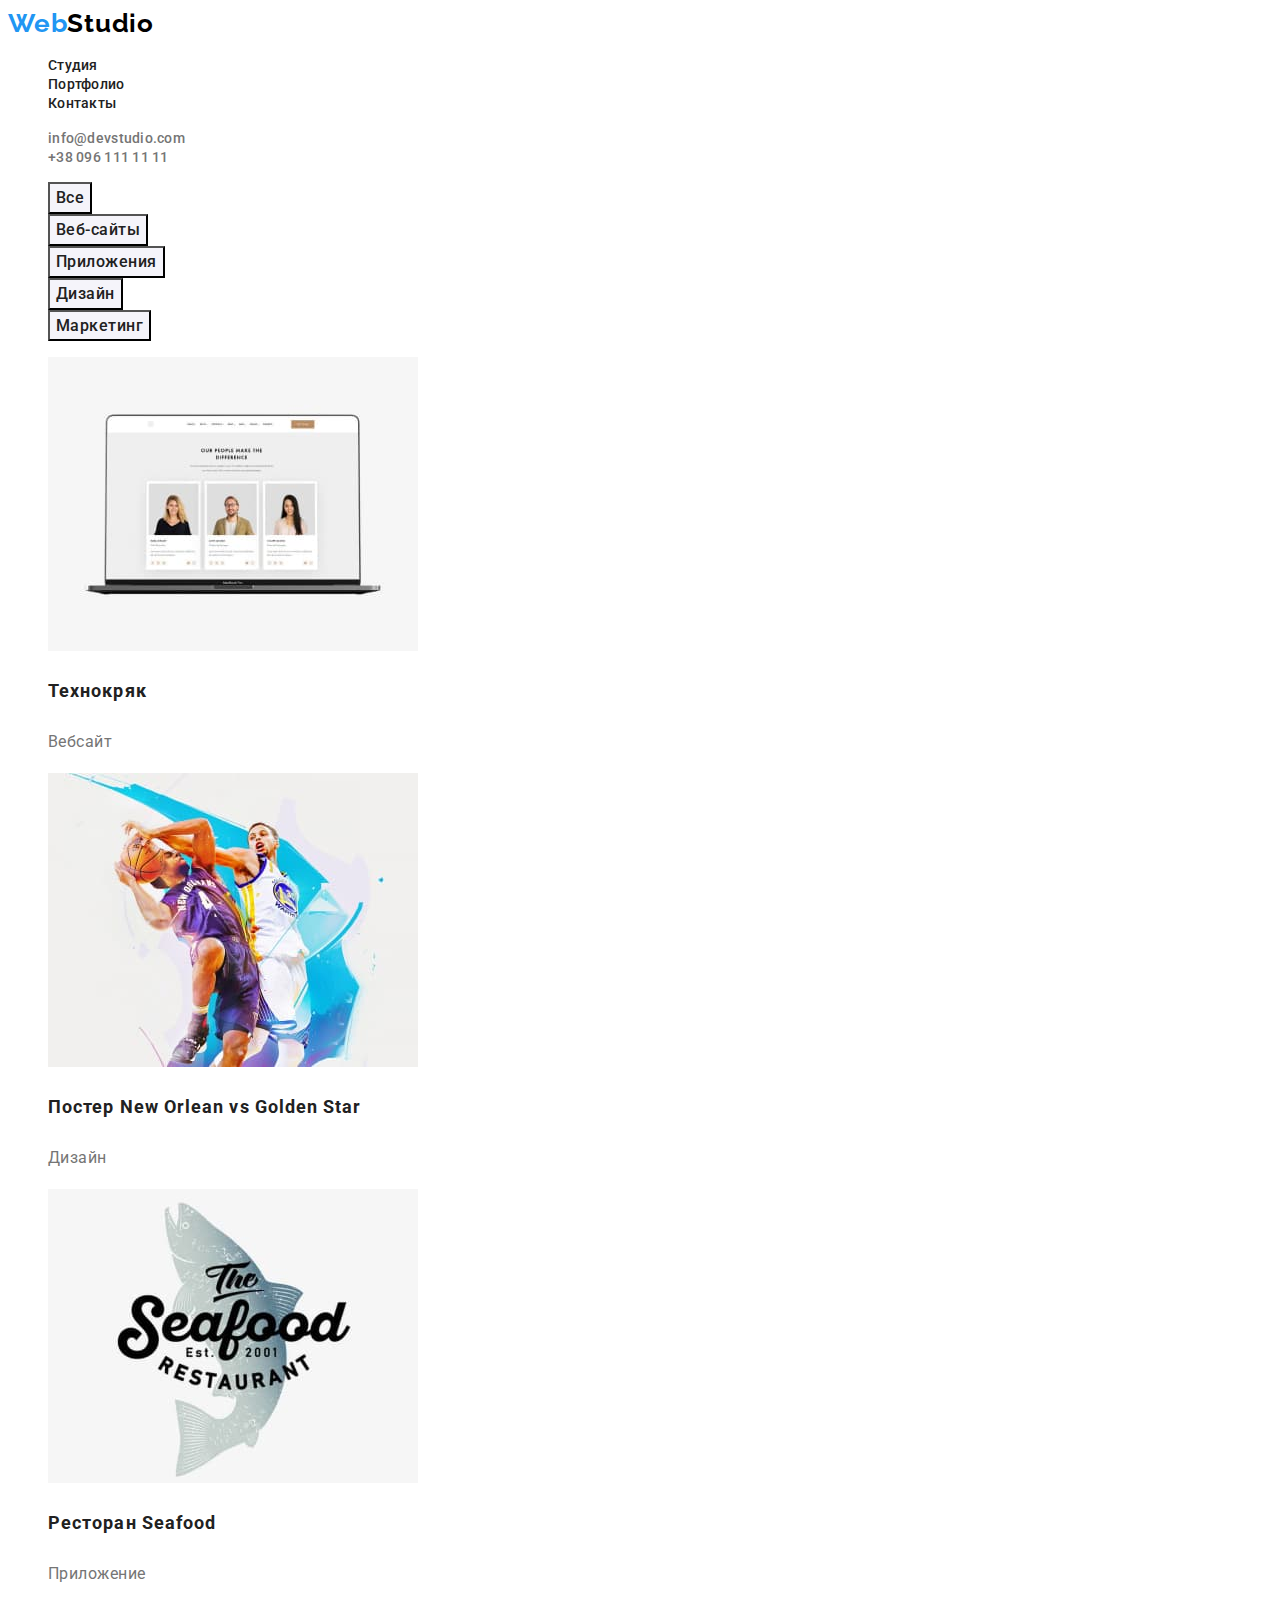
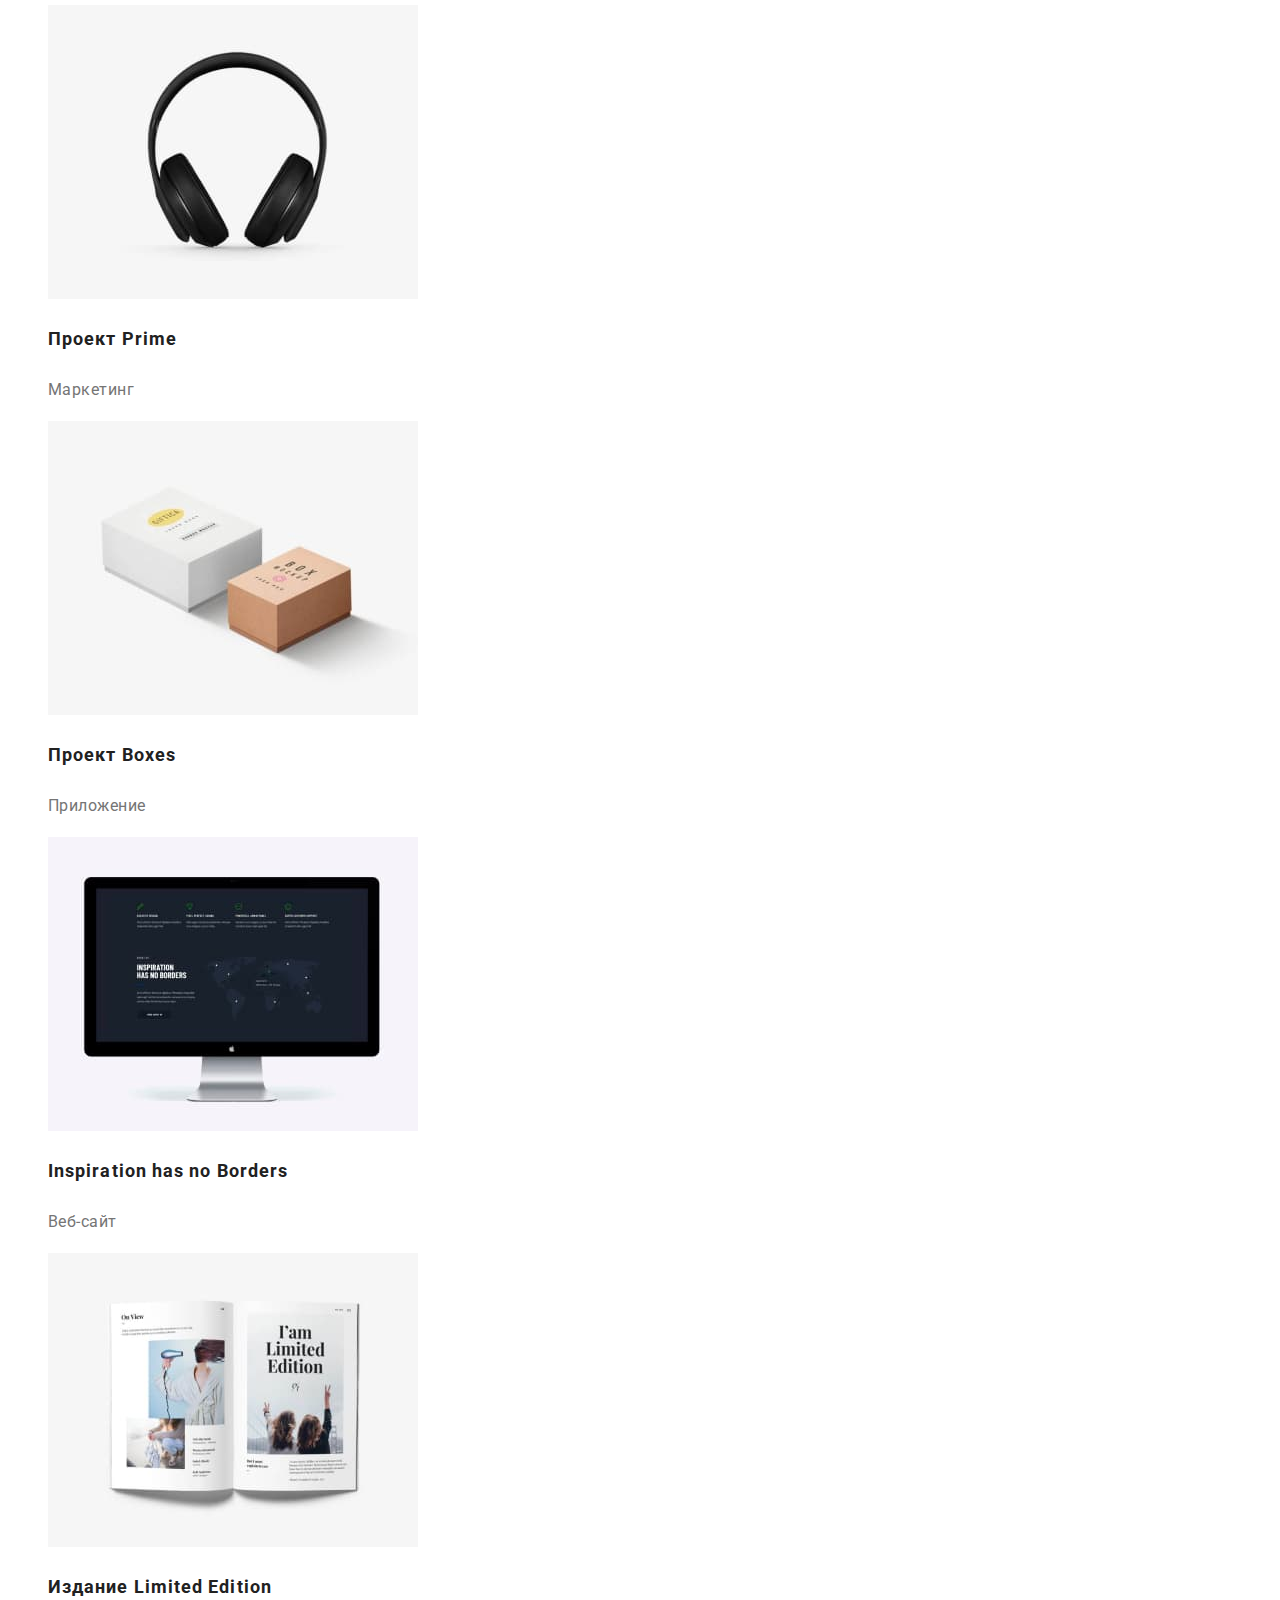
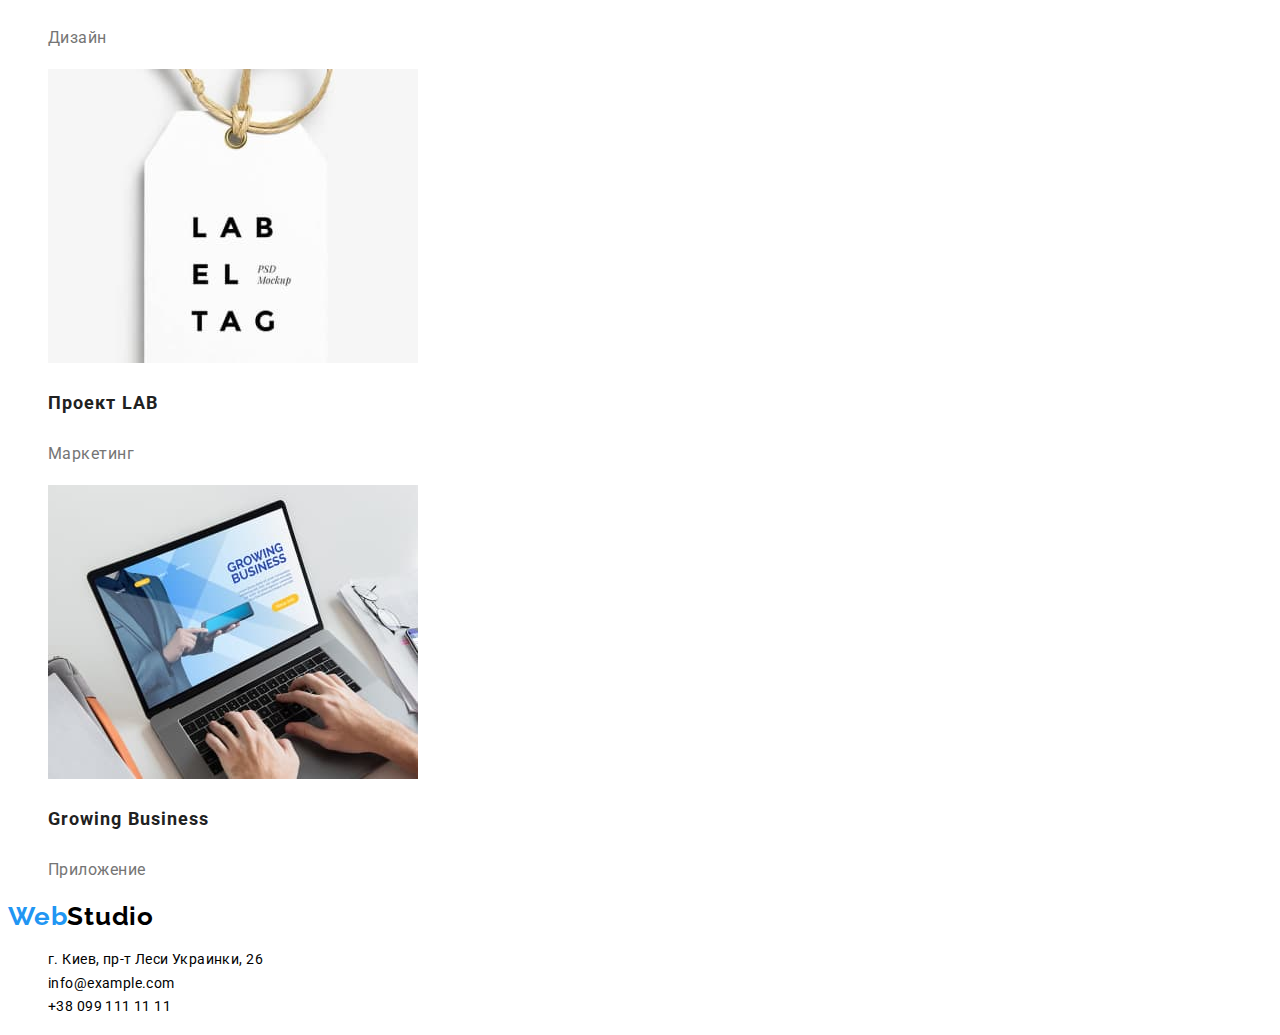
==== portfolio.html @ e2bbd4a4 "Files from goit-markup-hw-02 dowloaded" ====
<!DOCTYPE html>
<html lang="ru">
<head>
    <meta charset="UTF-8">
    <meta http-equiv="X-UA-Compatible" content="IE=edge">
    <meta name="viewport" content="width=device-width, initial-scale=1.0">
    <title>WebStudio</title>

    <link rel="preconnect" href="https://fonts.gstatic.com">
    <link href="https://fonts.googleapis.com/css2?family=Raleway:wght@700&family=Roboto:wght@400;500;700;900&display=swap" rel="stylesheet">

    <link rel="stylesheet" href="./CSS/styles.css">
</head>

<body class="body-portfolio">
<!-- ============================== HEADER ============================== -->
    <header class="header">        
        <nav class="header-nav">
            <a class="logo-link link" href="./index.html"> <span class="logo-accent">Web</span>Studio</a>
            <ul class="menu list">
                <li class="menu-item">
                    <a class="menu-link link" href="./index.html">Студия</a>
                </li>
                <li class="menu-item">
                    <a class="menu-link link" href="./portfolio.html">Портфолио</a>
                </li>
                <li class="menu-item">
                    <a class="menu-link link" href="">Контакты</a>
                </li>
            </ul>
        </nav>  
        <ul class="contacts list">
            <li>
                <a class="mail-link link" href="mailto:info@devstudio.com">info@devstudio.com</a>
            </li>
            <li>
                <a class="tel-link link" href="tel:+380961111111">+38 096 111 11 11</a>
            </li>
        </ul>         
    </header>
<!-- ============================== END HEADER ============================== -->

    <main>
        <section class="projects">
            <!-- ============================== PAGE NAVIGATION ============================== -->   
            <ul class="wiev list">
                <li class="wiev-item">
                    <button class="wiev-btn" type="button">Все</button> 
                </li>
                <li class="wiev-item">
                    <button class="wiev-btn" type="button">Веб-сайты</button> 
                </li>
                <li class="wiev-item">
                    <button class="wiev-btn" type="button">Приложения</button> 
                </li>
                <li class="wiev-item">
                    <button class="wiev-btn" type="button">Дизайн</button> 
                </li>
                <li class="wiev-item">
                    <button class="wiev-btn" type="button">Маркетинг</button> 
                </li>

            </ul>
            <!-- ============================== END PAGE NAVIGATION ============================== -->

            <!-- ============================== PROJECTS ============================== -->
            <h2 class="projects-title">Проекты</h2>
            <ul class="projects-list list">
                <li class="projects-list-item">
                    <img class="projects-img" 
                        src="./images/portfolio/portfolio-img1.jpg"
                        alt="Страница вебсайта"
                        width="370"
                        height="294">
                    <h3 class="projects-img-title">Технокряк</h3>
                    <p class="projects-img-text">Вебсайт</p>
                </li>
                <li class="projects-list-item">
                    <img class="projects-img" 
                        src="./images/portfolio/portfolio-img2.jpg"
                        alt="Два баскетболиста"
                        width="370"
                        height="294">
                    <h3 class="projects-img-title">Постер New Orlean vs Golden Star</h3>
                    <p class="projects-img-text">Дизайн</p>
                </li>
                <li class="projects-list-item">
                    <img class="projects-img" 
                        src="./images/portfolio/portfolio-img3.jpg"
                        alt="Логотип ресторана Seafood"
                        width="370"
                        height="294">
                    <h3 class="projects-img-title">Ресторан Seafood</h3>
                    <p class="projects-img-text">Приложение</p>
                </li>
                <li class="projects-list-item">
                    <img class="projects-img" 
                        src="./images/portfolio/portfolio-img4.jpg"
                        alt="Наушники"
                        width="370"
                        height="294">
                    <h3 class="projects-img-title">Проект Prime</h3>
                    <p class="projects-img-text">Маркетинг</p>
                </li>
                <li class="projects-list-item">
                    <img class="projects-img" 
                        src="./images/portfolio/portfolio-img5.jpg"
                        alt="Две картонные коробочки"
                        width="370"
                        height="294">
                    <h3 class="projects-img-title">Проект Boxes</h3>
                    <p class="projects-img-text">Приложение</p>
                </li>
                <li class="projects-list-item">
                    <img class="projects-img" 
                        src="./images/portfolio/portfolio-img6.jpg"
                        alt="Монитор компьютера"
                        width="370"
                        height="294">
                    <h3 class="projects-img-title">Inspiration has no Borders</h3>
                    <p class="projects-img-text">Веб-сайт</p>
                </li>
                <li class="projects-list-item">
                    <img class="projects-img" 
                        src="./images/portfolio/portfolio-img7.jpg"
                        alt="Открытая книга"
                        width="370"
                        height="294">
                    <h3 class="projects-img-title">Издание Limited Edition</h3>
                    <p class="projects-img-text">Дизайн</p>
                </li>
                <li class="projects-list-item">
                    <img class="projects-img" 
                        src="./images/portfolio/portfolio-img8.jpg"
                        alt="Тэг с надписью LAB EL TAG"
                        width="370"
                        height="294">
                    <h3 class="projects-img-title">Проект LAB</h3>
                    <p class="projects-img-text">Маркетинг</p>
                </li>
                <li class="projects-list-item">
                    <img class="projects-img" 
                        src="./images/portfolio/portfolio-img9.jpg"
                        alt="Ноутбук"
                        width="370"
                        height="294">
                    <h3 class="projects-img-title">Growing Business</h3>
                    <p class="projects-img-text">Приложение</p>
                </li>          
            </ul>
            <!-- ============================== END PROJECTS ============================== -->
        </section>
    </main>

    <!-- ============================== FOOTER ============================== -->
    <footer class="footer">
        <a class="logo-link link" href="./index.html"> <span class="logo-accent">Web</span>Studio</a>
        <address class="adr">
            <ul class="adr-list list">
                <li class="adr-item">
                    <a class="adr-map link" href="https://goo.gl/maps/uvsgUwdAActYUTXB9" target="_blank" rel="noopener noreferrer">
                    г. Киев, пр-т Леси Украинки, 26</a>
                </li>
                <li class="adr-item">
                    <a class="adr-mail link" href="mailto:info@example.com">info@example.com</a>
                </li>
                <li class="adr-item ">
                    <a class="adr-tel link" href="tel:+380991111111">+38 099 111 11 11</a>
                </li>
            </ul>
        </address>
    </footer>
<!-- ============================== END FOOTER ============================== --> 
    
</body>
</html>
---- CSS/styles.css ----
:root{
    --main-font: 'Roboto', sans-serif;
    --second-font: 'Raleway', sans-serif;
    --main-color: #212121;
    --second-color: #757575;
    --accent-color: #2196F3;
}
.list{
    list-style: none;
}
.link{
    text-decoration: none;
}

/* ============================== HEADER ==============================*/
.logo-link{
    font-family: var(--second-font);
    font-weight: 700;
    font-size: 26px;
    line-height: 1.19; 
    letter-spacing: 0.03em;
    color:#000000;
}

.logo-accent{
    color: var(--accent-color);
}

.menu-link{
    font-family: var(--main-font);
    font-weight: 500;
    font-size: 14px;
    line-height: 1.14;
    letter-spacing: 0.02em;
    color: var(--main-color);
}

.menu-link:hover,
.menu-link:focus{
    color: var(--accent-color);
}

.mail-link{
    font-family: var(--main-font);
    font-weight: 500;
    font-size: 14px;
    line-height: 1.14;
    letter-spacing: 0.02em;
    color: var(--second-color);
}

.mail-link:hover,
.mail-link:focus{
    color: var(--accent-color);
}

.tel-link{
    font-family: var(--main-font);
    font-weight: 500;
    font-size: 14px;
    line-height: 1.14;
    letter-spacing: 0.02em;
    color: var(--second-color);
}

.tel-link:hover,
.tel-link:focus{
    color: var(--accent-color);
}
/* ============================== END HEADER ==============================*/

.body-index{
    font-family: var(--main-font);
}

/* ============================== HERO ==============================*/
.hero-title{
    font-weight: 900;
    font-size: 44px;
    line-height: 1.36;
    text-align: center;
    letter-spacing: 0.06em;
    text-transform: uppercase;
}

.modal-btn{
    font-family: var(--main-font);
    cursor: pointer;
    font-weight: 700;
    font-size: 16px;
    line-height: 1.87;
    display: flex;
    align-items: center;
    text-align: center;
    letter-spacing: 0.06em;
    color: #FFFFFF;
    background-color: #188CE8;
}
/* ============================== END HERO ==============================*/

/* ============================== ADVANTANGES ==============================*/
.advantages-item-title{
    font-weight: 700;
    font-size: 14px;
    line-height: 1.14;
    letter-spacing: 0.03em;
    text-transform: uppercase;
}

.advantages-item-text{
    font-weight: 400;
    font-size: 14px;
    line-height: 1.71;
    letter-spacing: 0.03em;
    color: var(--second-color);
}
/* ============================== END ADVANTANGES ==============================*/

/* ==============================WHAT-WE-DO ==============================*/
.works-title{
    font-weight: 700;
    font-size: 36px;
    line-height: 1.16;
    text-align: center;
    letter-spacing: 0.03em;
    color: var(--main-color);
}
/* ==============================END WHAT-WE-DO ==============================*/

/* ==============================TEAM ==============================*/
.team-title{
    font-weight: 700;
    font-size: 36px;
    line-height: 1.16;
    text-align: center;
    letter-spacing: 0.03em;
    color: var(--main-color);
}

.team-img-title{
    font-weight: 500;
    font-size: 16px;
    line-height: 1.18;
    text-align: center;
    letter-spacing: 0.03em;
    color: var(--main-color);
}

.team-img-text{
    font-weight: 400;
    font-size: 16px;
    line-height: 1.18;
    text-align: center;
    letter-spacing: 0.03em;
    color: var(--second-color);
}
/* ==============================END TEAM ==============================*/

/* ============================== FOOTER ============================== */
.adr-item{
    font-style: normal;
}

.adr-map{
    font-weight: 400;
    font-size: 14px;
    line-height: 1.71;
    letter-spacing: 0.03em;
    color:#000000;
}

.adr-mail{
    font-weight: 400;
    font-size: 14px;
    line-height: 1.71;
    letter-spacing: 0.03em;
    color:#000000;              
    /* color: rgba(255, 255, 255, 0.6); */

}

.adr-tel{
    font-weight: 400;
    font-size: 14px;
    line-height: 1.71;
    letter-spacing: 0.03em;
    color:#000000;
    /* color: rgba(255, 255, 255, 0.6); */
}

.adr-map:hover,
.adr-map:focus,
.adr-mail:hover,
.adr-mail:focus,
.adr-tel:hover,
.adr-tel:focus
{
    color: var(--accent-color);
}
/* ============================== END FOOTER ============================== */




/* +++++++++++++++++++++++++++++++++++++++++++++    PORTFOLIO     +++++++++++++++++++++++++++++++++++++++++++++*/

.body-portfolio{
    font-family: 'Roboto', sans-serif;
}

/* ============================== PAGE_NAVIGATION ============================== */
.wiev-btn{
    font-family: var(--main-font);
    font-weight: 500;
    font-size: 16px;
    line-height: 1.62;
    text-align: center;
    letter-spacing: 0.03em;
    color: var(--main-color);
    background: #F5F4FA;
    cursor: pointer;
}

.wiev-btn:hover,
.wiev-btn:focus{
    color: #FFFFFF;
    background: var(--accent-color);  
}
/* ============================== END PAGE_NAVIGATION ============================== */

/* ============================== PROJECTS ============================== */

.projects-title{
    display:none;
}

.projects-list-item{
    background: #FFFFFF;
}

.projects-img-title{
    font-weight: 700;
    font-size: 18px;
    line-height: 2;
    letter-spacing: 0.06em;
    color: var(--main-color);
}

.projects-img-text{
    font-weight: 400;
    font-size: 16px;
    line-height: 1.87;
    letter-spacing: 0.03em;
    color: var(--second-color);
}

/* ============================== END PROJECTS ============================== */
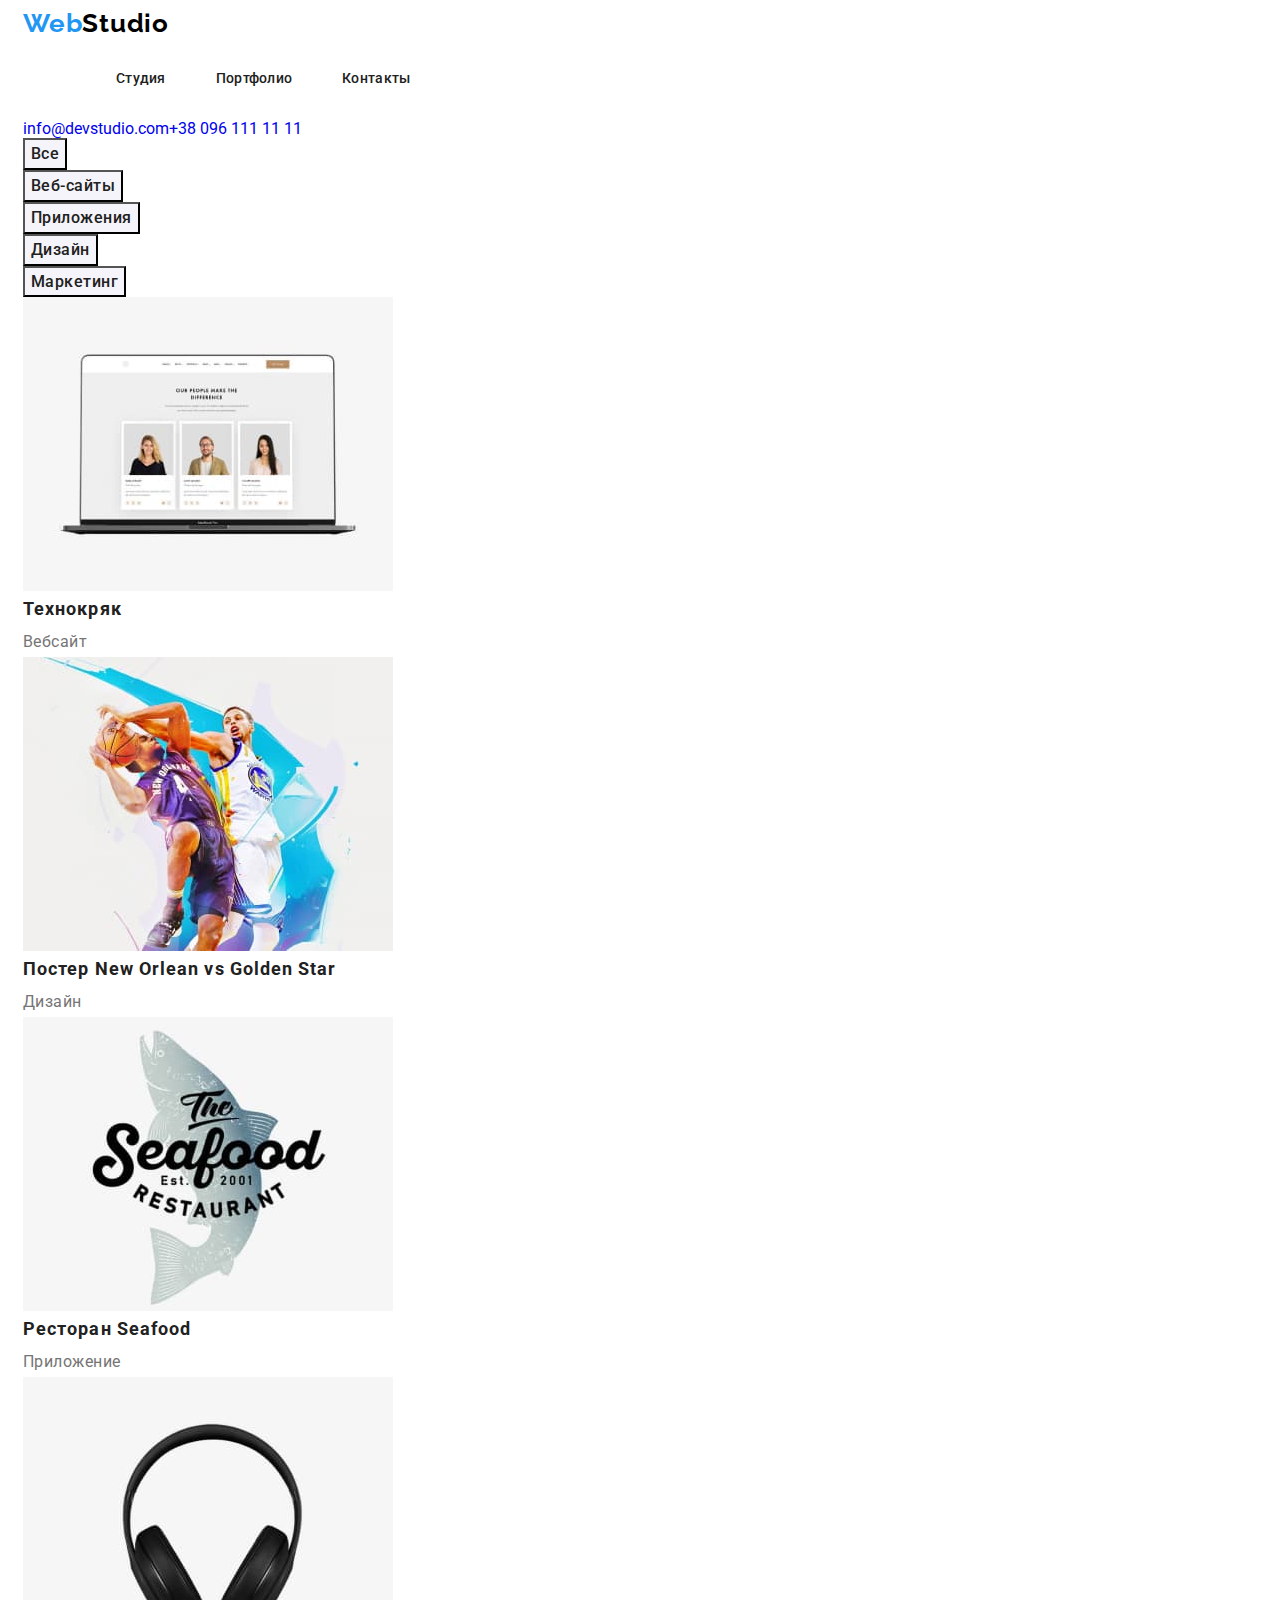
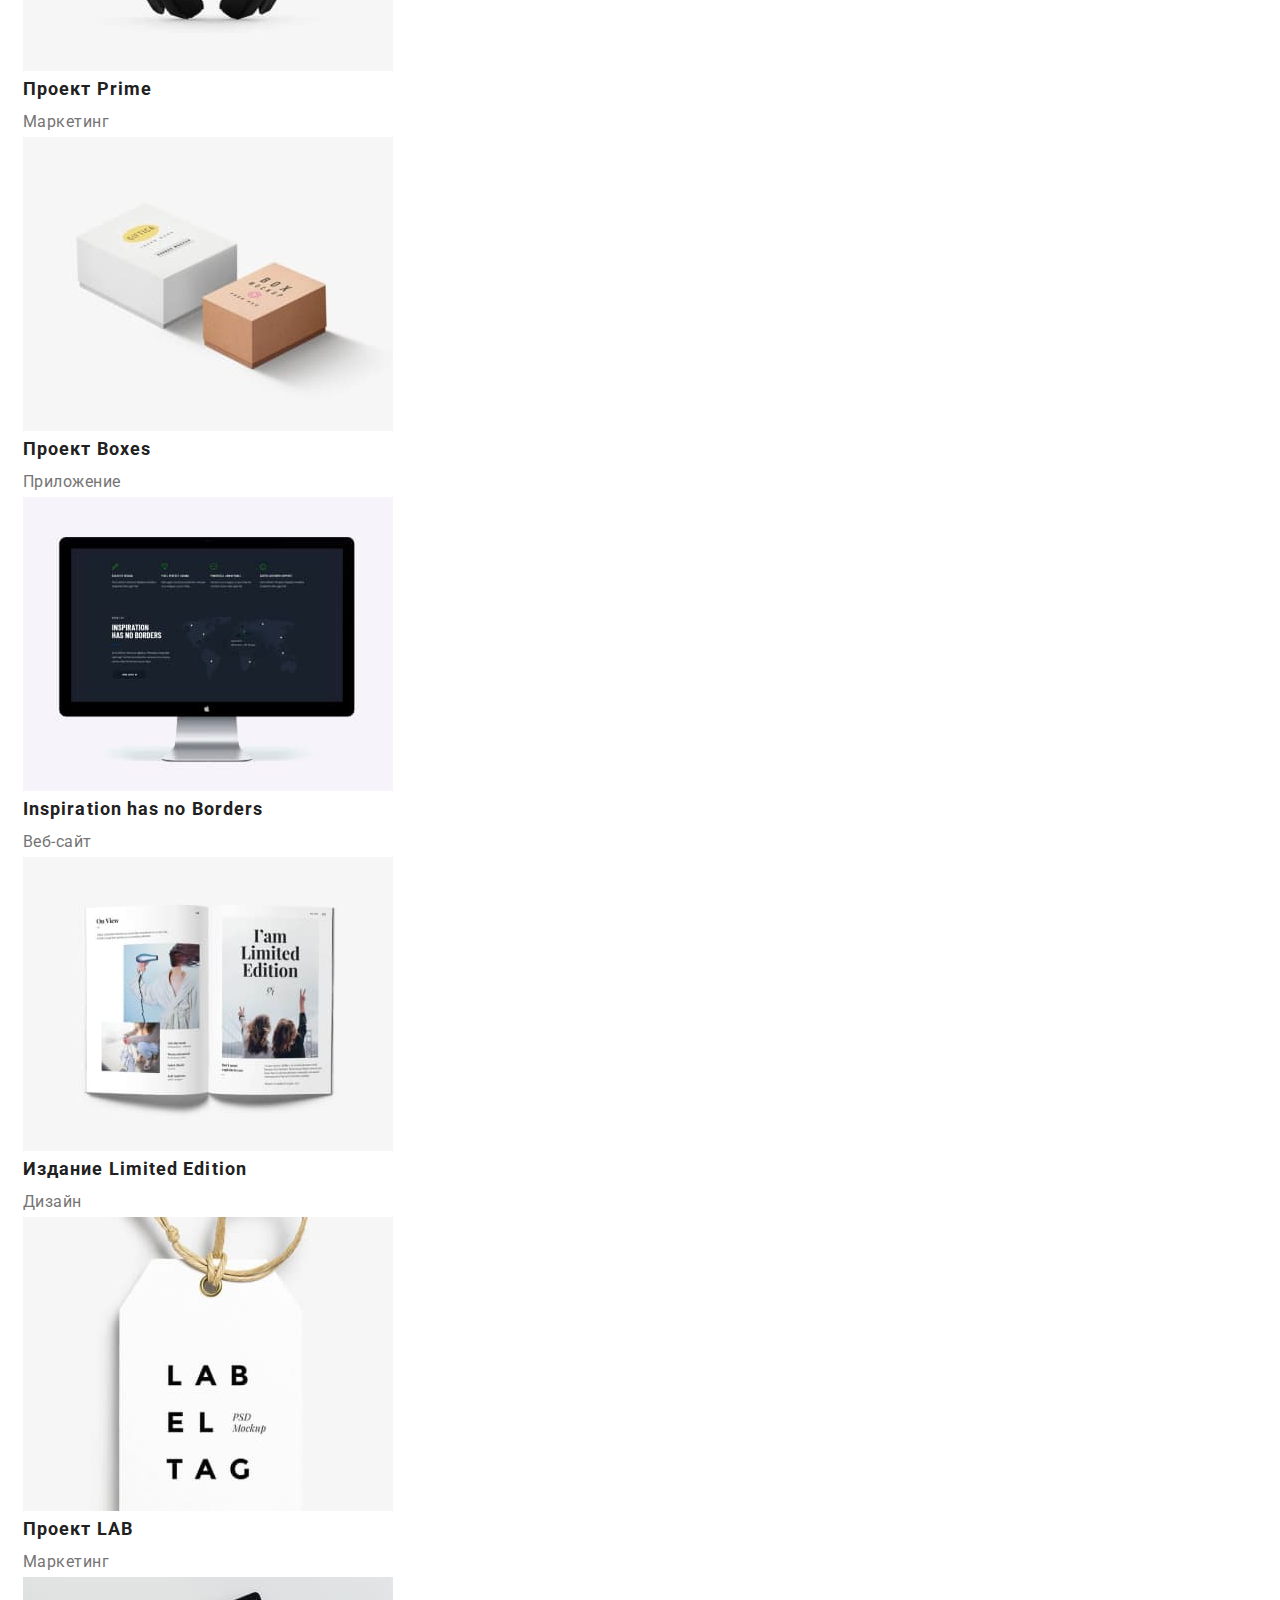
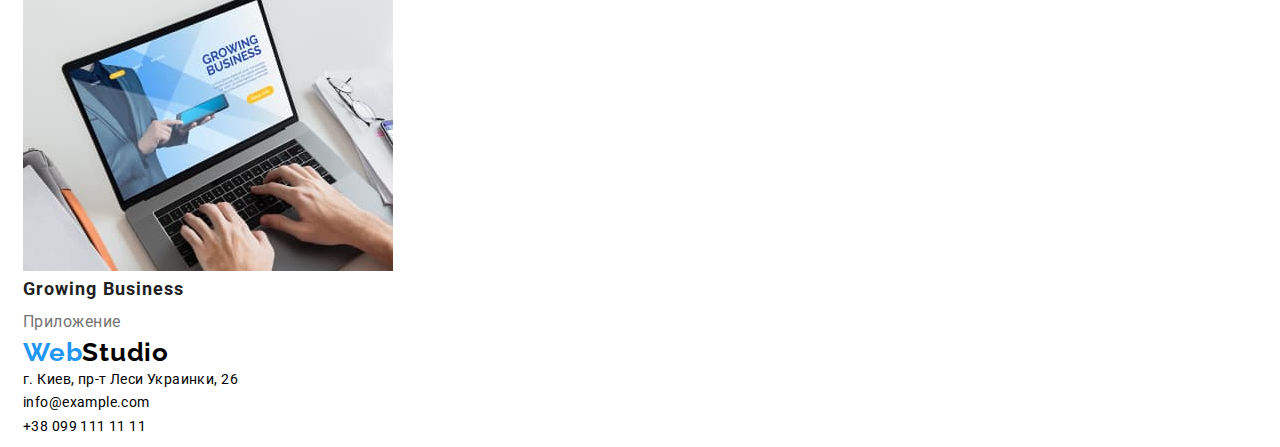
==== commit 6b42a006: "version1" ====
--- a/portfolio.html
+++ b/portfolio.html
@@ -9,6 +9,8 @@
     <link rel="preconnect" href="https://fonts.gstatic.com">
     <link href="https://fonts.googleapis.com/css2?family=Raleway:wght@700&family=Roboto:wght@400;500;700;900&display=swap" rel="stylesheet">
 
+    <link rel="stylesheet" href="https://cdnjs.cloudflare.com/ajax/libs/modern-normalize/1.0.0/modern-normalize.min.css" integrity="sha512-ISS7cAi1PEhQ8jnbJpJZMd29NlhNj4AWYyLOSp2CE/CsHxTCu+r+t0D2yoJudVrd0/8fTVPUVDzY5Tvli75u/g==" crossorigin="anonymous" referrerpolicy="no-referrer" />
+    
     <link rel="stylesheet" href="./CSS/styles.css">
 </head>
 
--- a/CSS/styles.css
+++ b/CSS/styles.css
@@ -5,14 +5,45 @@
     --second-color: #757575;
     --accent-color: #2196F3;
 }
+
+h1,h2,h3,h4,h5,h6,p{
+    margin-top: 0px;
+    margin-bottom: 0px;
+}
+
+ul,ol{
+    margin-top: 0px;
+    margin-bottom: 0px;
+    padding-left: 0px;
+}
+
+img{
+    display: block;
+}
+
 .list{
     list-style: none;
+    padding: 0px;
+    margin: 0px;
 }
 .link{
     text-decoration: none;
 }
 
+/* ============================== BODY ==============================*/
+body{
+    width: 1200px;
+    padding-left: 15px;
+    padding-right: 15px;
+}
+
+/* ============================== END BODY ==============================*/
+
 /* ============================== HEADER ==============================*/
+.inheader{
+    display: flex;
+    align-items: center;
+}
 .logo-link{
     font-family: var(--second-font);
     font-weight: 700;
@@ -26,21 +57,46 @@
     color: var(--accent-color);
 }
 
+.menu{
+    display: flex;
+    margin-left: 93px;
+}
+
 .menu-link{
+    display: block;
+    padding-top: 32px;
+    padding-bottom: 32px;
+
     font-family: var(--main-font);
     font-weight: 500;
     font-size: 14px;
     line-height: 1.14;
-    letter-spacing: 0.02em;
-    color: var(--main-color);
+    letter-spacing: 0.02em;    
+    color: var(--main-color);
+}
+
+.menu-item:not(:last-child){
+    margin-right: 50px;
 }
 
 .menu-link:hover,
 .menu-link:focus{
     color: var(--accent-color);
-}
-
-.mail-link{
+
+}
+
+.contacts{
+    display: flex;
+    margin-left: auto;
+}
+
+.contacts-item + .contacts-item{
+    margin-left: 50px;
+}
+.contacts-link{
+    padding-top: 32px;
+    padding-bottom: 32px;
+
     font-family: var(--main-font);
     font-weight: 500;
     font-size: 14px;
@@ -49,24 +105,10 @@
     color: var(--second-color);
 }
 
-.mail-link:hover,
-.mail-link:focus{
+.contacts-link:hover,
+.contacts-link:focus{
     color: var(--accent-color);
 }
-
-.tel-link{
-    font-family: var(--main-font);
-    font-weight: 500;
-    font-size: 14px;
-    line-height: 1.14;
-    letter-spacing: 0.02em;
-    color: var(--second-color);
-}
-
-.tel-link:hover,
-.tel-link:focus{
-    color: var(--accent-color);
-}
 /* ============================== END HEADER ==============================*/
 
 .body-index{
@@ -74,31 +116,54 @@
 }
 
 /* ============================== HERO ==============================*/
+.hero{
+    text-align: center;
+    margin-bottom: 94px;
+}
 .hero-title{
+    margin-top: 200px;
+    margin-bottom: 30px;
+
     font-weight: 900;
     font-size: 44px;
     line-height: 1.36;
-    text-align: center;
     letter-spacing: 0.06em;
     text-transform: uppercase;
 }
 
 .modal-btn{
+    display: inline-box;
+    padding: 9px 31px;
+    margin-bottom: 200px;
+
     font-family: var(--main-font);
     cursor: pointer;
     font-weight: 700;
     font-size: 16px;
-    line-height: 1.87;
-    display: flex;
-    align-items: center;
-    text-align: center;
+    line-height: 1.875;
     letter-spacing: 0.06em;
     color: #FFFFFF;
+    background-color: #2196F3;
+    border:1px solid transparent;
+    border-radius: 4px;
+}
+
+.modal-btn:hover,
+.modal-btn:focus{
     background-color: #188CE8;
 }
 /* ============================== END HERO ==============================*/
 
 /* ============================== ADVANTANGES ==============================*/
+.advantages-list{
+    display: flex;
+}
+
+.advantages-item:not(:last-child){
+    margin-right: 30px;
+
+}
+
 .advantages-item-title{
     font-weight: 700;
     font-size: 14px;
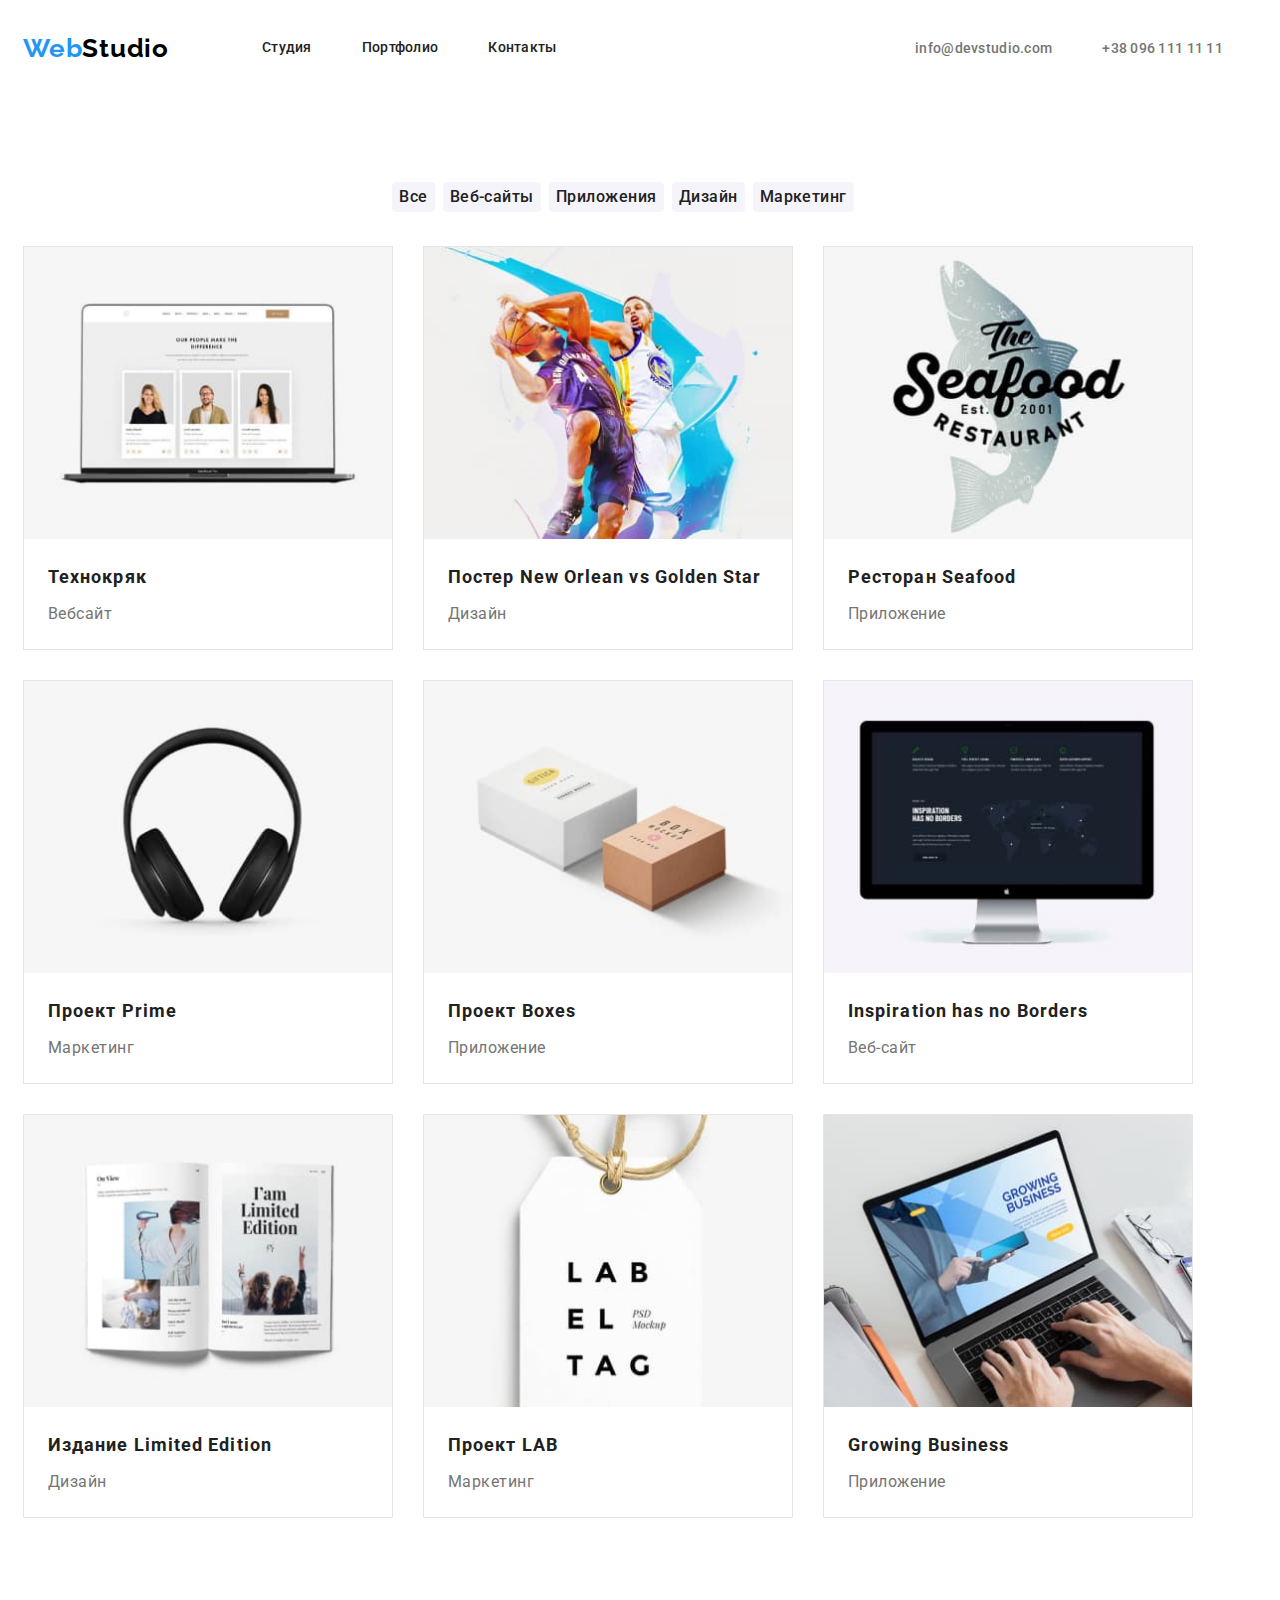
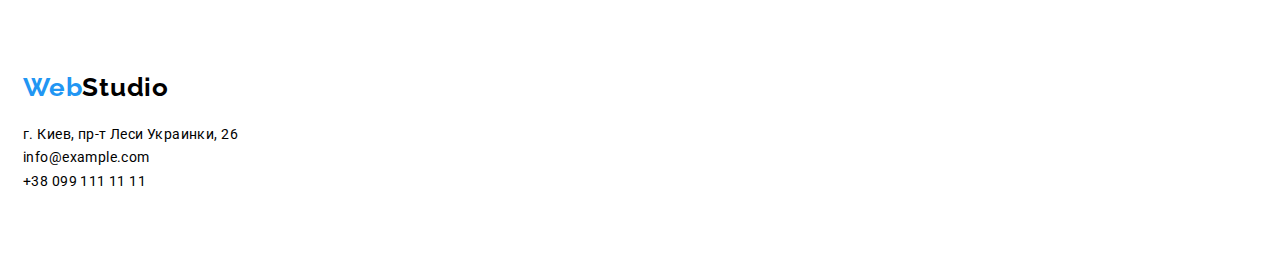
==== commit ea1b996c: "flex portfolio" ====
--- a/portfolio.html
+++ b/portfolio.html
@@ -14,10 +14,10 @@
     <link rel="stylesheet" href="./CSS/styles.css">
 </head>
 
-<body class="body-portfolio">
+<body>
 <!-- ============================== HEADER ============================== -->
     <header class="header">        
-        <nav class="header-nav">
+        <div class="inheader">
             <a class="logo-link link" href="./index.html"> <span class="logo-accent">Web</span>Studio</a>
             <ul class="menu list">
                 <li class="menu-item">
@@ -30,19 +30,19 @@
                     <a class="menu-link link" href="">Контакты</a>
                 </li>
             </ul>
-        </nav>  
-        <ul class="contacts list">
-            <li>
-                <a class="mail-link link" href="mailto:info@devstudio.com">info@devstudio.com</a>
-            </li>
-            <li>
-                <a class="tel-link link" href="tel:+380961111111">+38 096 111 11 11</a>
-            </li>
-        </ul>         
+            <ul class="contacts list">
+                <li class="contacts-item">
+                    <a class="contacts-link link" href="mailto:info@devstudio.com">info@devstudio.com</a>
+                </li>
+                <li class="contacts-item">
+                    <a class="contacts-link link" href="tel:+380961111111">+38 096 111 11 11</a>
+                </li>
+            </ul>  
+        </div>
     </header>
 <!-- ============================== END HEADER ============================== -->
 
-    <main>
+    <main class="portfolio-main">
         <section class="projects">
             <!-- ============================== PAGE NAVIGATION ============================== -->   
             <ul class="wiev list">
@@ -72,8 +72,8 @@
                     <img class="projects-img" 
                         src="./images/portfolio/portfolio-img1.jpg"
                         alt="Страница вебсайта"
-                        width="370"
-                        height="294">
+                        width="368"
+                        height="292">
                     <h3 class="projects-img-title">Технокряк</h3>
                     <p class="projects-img-text">Вебсайт</p>
                 </li>
@@ -81,8 +81,8 @@
                     <img class="projects-img" 
                         src="./images/portfolio/portfolio-img2.jpg"
                         alt="Два баскетболиста"
-                        width="370"
-                        height="294">
+                        width="368"
+                        height="292">
                     <h3 class="projects-img-title">Постер New Orlean vs Golden Star</h3>
                     <p class="projects-img-text">Дизайн</p>
                 </li>
@@ -90,8 +90,8 @@
                     <img class="projects-img" 
                         src="./images/portfolio/portfolio-img3.jpg"
                         alt="Логотип ресторана Seafood"
-                        width="370"
-                        height="294">
+                        width="368"
+                        height="292">
                     <h3 class="projects-img-title">Ресторан Seafood</h3>
                     <p class="projects-img-text">Приложение</p>
                 </li>
@@ -99,8 +99,8 @@
                     <img class="projects-img" 
                         src="./images/portfolio/portfolio-img4.jpg"
                         alt="Наушники"
-                        width="370"
-                        height="294">
+                        width="368"
+                        height="292">
                     <h3 class="projects-img-title">Проект Prime</h3>
                     <p class="projects-img-text">Маркетинг</p>
                 </li>
@@ -108,8 +108,8 @@
                     <img class="projects-img" 
                         src="./images/portfolio/portfolio-img5.jpg"
                         alt="Две картонные коробочки"
-                        width="370"
-                        height="294">
+                        width="368"
+                        height="292">
                     <h3 class="projects-img-title">Проект Boxes</h3>
                     <p class="projects-img-text">Приложение</p>
                 </li>
@@ -117,8 +117,8 @@
                     <img class="projects-img" 
                         src="./images/portfolio/portfolio-img6.jpg"
                         alt="Монитор компьютера"
-                        width="370"
-                        height="294">
+                        width="368"
+                        height="292">
                     <h3 class="projects-img-title">Inspiration has no Borders</h3>
                     <p class="projects-img-text">Веб-сайт</p>
                 </li>
@@ -126,8 +126,8 @@
                     <img class="projects-img" 
                         src="./images/portfolio/portfolio-img7.jpg"
                         alt="Открытая книга"
-                        width="370"
-                        height="294">
+                        width="368"
+                        height="292">
                     <h3 class="projects-img-title">Издание Limited Edition</h3>
                     <p class="projects-img-text">Дизайн</p>
                 </li>
@@ -135,8 +135,8 @@
                     <img class="projects-img" 
                         src="./images/portfolio/portfolio-img8.jpg"
                         alt="Тэг с надписью LAB EL TAG"
-                        width="370"
-                        height="294">
+                        width="368"
+                        height="292">
                     <h3 class="projects-img-title">Проект LAB</h3>
                     <p class="projects-img-text">Маркетинг</p>
                 </li>
@@ -144,8 +144,8 @@
                     <img class="projects-img" 
                         src="./images/portfolio/portfolio-img9.jpg"
                         alt="Ноутбук"
-                        width="370"
-                        height="294">
+                        width="368"
+                        height="292">
                     <h3 class="projects-img-title">Growing Business</h3>
                     <p class="projects-img-text">Приложение</p>
                 </li>          
--- a/CSS/styles.css
+++ b/CSS/styles.css
@@ -35,6 +35,8 @@
     width: 1200px;
     padding-left: 15px;
     padding-right: 15px;
+
+    font-family: var(--main-font);
 }
 
 /* ============================== END BODY ==============================*/
@@ -111,9 +113,6 @@
 }
 /* ============================== END HEADER ==============================*/
 
-.body-index{
-    font-family: var(--main-font);
-}
 
 /* ============================== HERO ==============================*/
 .hero{
@@ -155,16 +154,24 @@
 /* ============================== END HERO ==============================*/
 
 /* ============================== ADVANTANGES ==============================*/
+.advantages{    
+    margin-bottom: 94px;
+}
 .advantages-list{
     display: flex;
 }
 
+.advantages-item{
+    width:270px;
+}
 .advantages-item:not(:last-child){
     margin-right: 30px;
 
 }
 
 .advantages-item-title{
+    margin-bottom: 10px;
+
     font-weight: 700;
     font-size: 14px;
     line-height: 1.14;
@@ -182,7 +189,15 @@
 /* ============================== END ADVANTANGES ==============================*/
 
 /* ==============================WHAT-WE-DO ==============================*/
+.works{
+    margin-bottom: 94px;
+}
+.works-list{
+    display: flex;
+}
 .works-title{
+    margin-bottom: 50px;
+    
     font-weight: 700;
     font-size: 36px;
     line-height: 1.16;
@@ -190,10 +205,22 @@
     letter-spacing: 0.03em;
     color: var(--main-color);
 }
+
+.workrs-item:not(:last-child){
+    margin-right: 30px;
+}
+
 /* ==============================END WHAT-WE-DO ==============================*/
 
 /* ==============================TEAM ==============================*/
+.team{
+    padding-bottom: 94px;
+    padding-top: 94px;
+    background-color: #f1f0f0;
+}
 .team-title{
+    margin-bottom: 50px;
+
     font-weight: 700;
     font-size: 36px;
     line-height: 1.16;
@@ -202,7 +229,25 @@
     color: var(--main-color);
 }
 
+.team-list{
+    display: flex;
+}
+
+.team-item{
+    border: 1px solid gray;
+    border-radius: 4px;
+}
+.team-item:not(:last-child){
+    margin-right: 30px;
+}
+
+.team-img{
+    margin-bottom: 30px;
+}
+
 .team-img-title{
+    margin-bottom: 10px;
+
     font-weight: 500;
     font-size: 16px;
     line-height: 1.18;
@@ -212,6 +257,8 @@
 }
 
 .team-img-text{
+    margin-bottom: 30px;
+
     font-weight: 400;
     font-size: 16px;
     line-height: 1.18;
@@ -222,6 +269,17 @@
 /* ==============================END TEAM ==============================*/
 
 /* ============================== FOOTER ============================== */
+.footer{
+    display: flex;
+    flex-direction: column;
+    padding-top: 60px;
+    padding-bottom: 60px;
+}
+
+.footer > .logo-link{
+    margin-bottom: 20px;
+}
+
 .adr-item{
     font-style: normal;
 }
@@ -269,12 +327,22 @@
 
 /* +++++++++++++++++++++++++++++++++++++++++++++    PORTFOLIO     +++++++++++++++++++++++++++++++++++++++++++++*/
 
-.body-portfolio{
-    font-family: 'Roboto', sans-serif;
-}
 
 /* ============================== PAGE_NAVIGATION ============================== */
+
+.portfolio-main{
+    margin-top: 94px;
+    margin-bottom: 94px;
+}
+
+.wiev{
+    display: flex;
+    justify-content: center;
+    margin-bottom: 34px;    
+}
 .wiev-btn{
+    border-radius: 4px;
+    border:1px solid transparent;
     font-family: var(--main-font);
     font-weight: 500;
     font-size: 16px;
@@ -286,6 +354,10 @@
     cursor: pointer;
 }
 
+.wiev-item:not(:last-child){
+    margin-right: 8px;
+}
+
 .wiev-btn:hover,
 .wiev-btn:focus{
     color: #FFFFFF;
@@ -294,16 +366,40 @@
 /* ============================== END PAGE_NAVIGATION ============================== */
 
 /* ============================== PROJECTS ============================== */
-
 .projects-title{
     display:none;
 }
 
-.projects-list-item{
+.projects-list{
+    display: flex;
+    flex-wrap: wrap;
+}
+
+.projects-list-item{   
+    display: flex;
+    flex-direction: column; 
+
+    border: 1px solid #E5E5E5;
     background: #FFFFFF;
 }
 
+.projects-list-item:nth-child(3n+2){
+    margin-right: 30px;
+    margin-left: 30px;
+}
+
+.projects-list-item:not(:nth-last-child(-n+3)){
+    margin-bottom: 30px;
+}
+
+.projects-img{
+    margin-bottom: 20px;
+}
+
 .projects-img-title{
+    margin-left: 24px;
+    margin-bottom: 4px;
+
     font-weight: 700;
     font-size: 18px;
     line-height: 2;
@@ -312,6 +408,9 @@
 }
 
 .projects-img-text{
+    margin-left: 24px;
+    margin-bottom: 20px;
+
     font-weight: 400;
     font-size: 16px;
     line-height: 1.87;
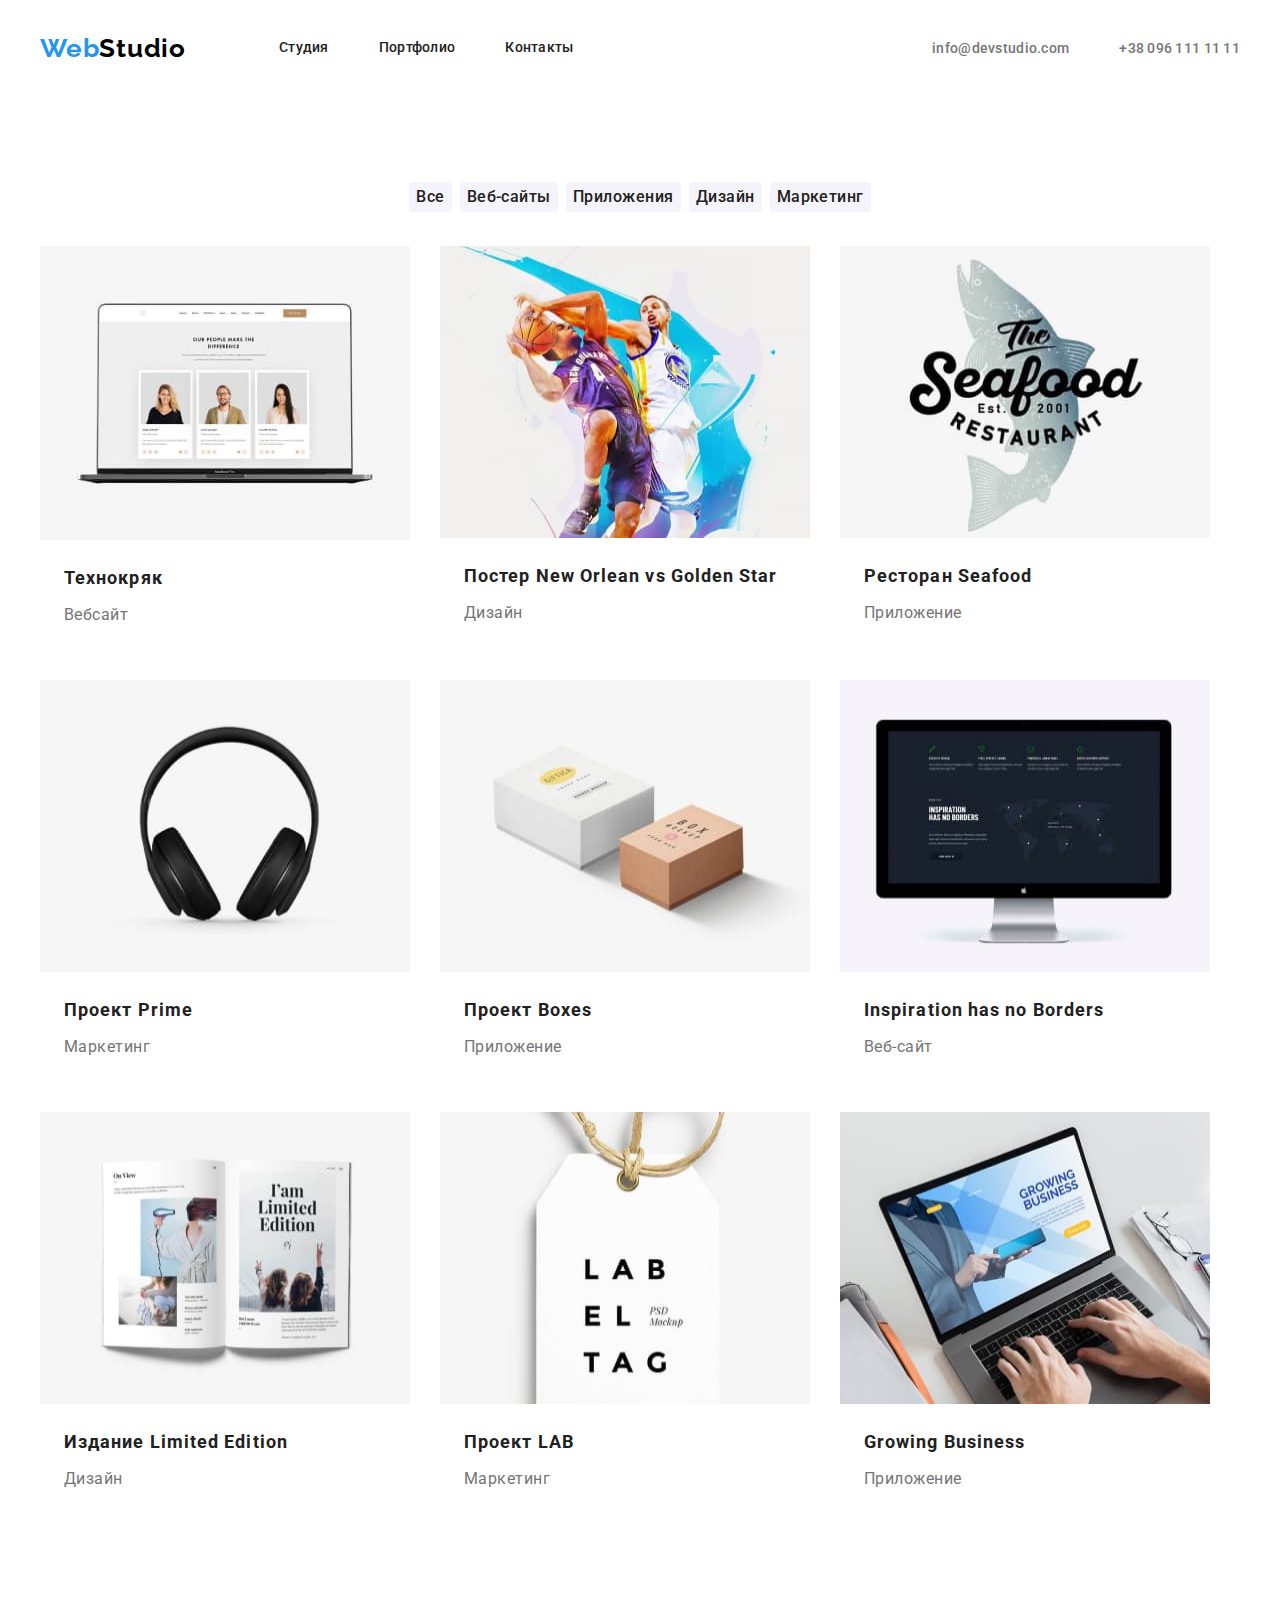
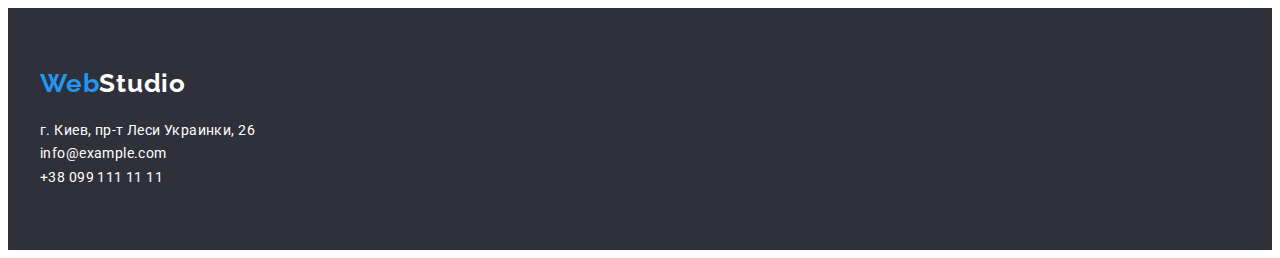
==== commit 48bd8f71: "revision 1" ====
--- a/portfolio.html
+++ b/portfolio.html
@@ -16,34 +16,34 @@
 
 <body>
 <!-- ============================== HEADER ============================== -->
-    <header class="header">        
-        <div class="inheader">
-            <a class="logo-link link" href="./index.html"> <span class="logo-accent">Web</span>Studio</a>
-            <ul class="menu list">
-                <li class="menu-item">
-                    <a class="menu-link link" href="./index.html">Студия</a>
-                </li>
-                <li class="menu-item">
-                    <a class="menu-link link" href="./portfolio.html">Портфолио</a>
-                </li>
-                <li class="menu-item">
-                    <a class="menu-link link" href="">Контакты</a>
-                </li>
-            </ul>
-            <ul class="contacts list">
-                <li class="contacts-item">
-                    <a class="contacts-link link" href="mailto:info@devstudio.com">info@devstudio.com</a>
-                </li>
-                <li class="contacts-item">
-                    <a class="contacts-link link" href="tel:+380961111111">+38 096 111 11 11</a>
-                </li>
-            </ul>  
-        </div>
-    </header>
+<header class="header">        
+    <div class="inheader container">
+        <a class="logo-link link" href="./index.html"> <span class="logo-accent">Web</span>Studio</a>
+        <ul class="menu list">
+            <li class="menu-item">
+                <a class="menu-link link" href="./index.html">Студия</a>
+            </li>
+            <li class="menu-item">
+                <a class="menu-link link" href="./portfolio.html">Портфолио</a>
+            </li>
+            <li class="menu-item">
+                <a class="menu-link link" href="">Контакты</a>
+            </li>
+        </ul>
+        <ul class="contacts list">
+            <li class="contacts-item">
+                <a class="contacts-link link" href="mailto:info@devstudio.com">info@devstudio.com</a>
+            </li>
+            <li class="contacts-item">
+                <a class="contacts-link link" href="tel:+380961111111">+38 096 111 11 11</a>
+            </li>
+        </ul>  
+    </div>
+</header>
 <!-- ============================== END HEADER ============================== -->
 
     <main class="portfolio-main">
-        <section class="projects">
+        <section class="projects container">
             <!-- ============================== PAGE NAVIGATION ============================== -->   
             <ul class="wiev list">
                 <li class="wiev-item">
@@ -72,8 +72,8 @@
                     <img class="projects-img" 
                         src="./images/portfolio/portfolio-img1.jpg"
                         alt="Страница вебсайта"
-                        width="368"
-                        height="292">
+                        width="370"
+                        height="294">
                     <h3 class="projects-img-title">Технокряк</h3>
                     <p class="projects-img-text">Вебсайт</p>
                 </li>
@@ -81,7 +81,7 @@
                     <img class="projects-img" 
                         src="./images/portfolio/portfolio-img2.jpg"
                         alt="Два баскетболиста"
-                        width="368"
+                        width="370"
                         height="292">
                     <h3 class="projects-img-title">Постер New Orlean vs Golden Star</h3>
                     <p class="projects-img-text">Дизайн</p>
@@ -90,7 +90,7 @@
                     <img class="projects-img" 
                         src="./images/portfolio/portfolio-img3.jpg"
                         alt="Логотип ресторана Seafood"
-                        width="368"
+                        width="370"
                         height="292">
                     <h3 class="projects-img-title">Ресторан Seafood</h3>
                     <p class="projects-img-text">Приложение</p>
@@ -99,7 +99,7 @@
                     <img class="projects-img" 
                         src="./images/portfolio/portfolio-img4.jpg"
                         alt="Наушники"
-                        width="368"
+                        width="370"
                         height="292">
                     <h3 class="projects-img-title">Проект Prime</h3>
                     <p class="projects-img-text">Маркетинг</p>
@@ -108,7 +108,7 @@
                     <img class="projects-img" 
                         src="./images/portfolio/portfolio-img5.jpg"
                         alt="Две картонные коробочки"
-                        width="368"
+                        width="370"
                         height="292">
                     <h3 class="projects-img-title">Проект Boxes</h3>
                     <p class="projects-img-text">Приложение</p>
@@ -117,7 +117,7 @@
                     <img class="projects-img" 
                         src="./images/portfolio/portfolio-img6.jpg"
                         alt="Монитор компьютера"
-                        width="368"
+                        width="370"
                         height="292">
                     <h3 class="projects-img-title">Inspiration has no Borders</h3>
                     <p class="projects-img-text">Веб-сайт</p>
@@ -126,7 +126,7 @@
                     <img class="projects-img" 
                         src="./images/portfolio/portfolio-img7.jpg"
                         alt="Открытая книга"
-                        width="368"
+                        width="370"
                         height="292">
                     <h3 class="projects-img-title">Издание Limited Edition</h3>
                     <p class="projects-img-text">Дизайн</p>
@@ -135,7 +135,7 @@
                     <img class="projects-img" 
                         src="./images/portfolio/portfolio-img8.jpg"
                         alt="Тэг с надписью LAB EL TAG"
-                        width="368"
+                        width="370"
                         height="292">
                     <h3 class="projects-img-title">Проект LAB</h3>
                     <p class="projects-img-text">Маркетинг</p>
@@ -144,7 +144,7 @@
                     <img class="projects-img" 
                         src="./images/portfolio/portfolio-img9.jpg"
                         alt="Ноутбук"
-                        width="368"
+                        width="370"
                         height="292">
                     <h3 class="projects-img-title">Growing Business</h3>
                     <p class="projects-img-text">Приложение</p>
@@ -155,23 +155,25 @@
     </main>
 
     <!-- ============================== FOOTER ============================== -->
-    <footer class="footer">
-        <a class="logo-link link" href="./index.html"> <span class="logo-accent">Web</span>Studio</a>
-        <address class="adr">
-            <ul class="adr-list list">
-                <li class="adr-item">
-                    <a class="adr-map link" href="https://goo.gl/maps/uvsgUwdAActYUTXB9" target="_blank" rel="noopener noreferrer">
-                    г. Киев, пр-т Леси Украинки, 26</a>
-                </li>
-                <li class="adr-item">
-                    <a class="adr-mail link" href="mailto:info@example.com">info@example.com</a>
-                </li>
-                <li class="adr-item ">
-                    <a class="adr-tel link" href="tel:+380991111111">+38 099 111 11 11</a>
-                </li>
-            </ul>
-        </address>
-    </footer>
+    <div class="footer-bg">
+        <footer class="footer container">
+            <a class="logo-link link" href="./index.html"> <span class="logo-accent">Web</span>Studio</a>
+            <address class="adr">
+                <ul class="adr-list list">
+                    <li class="adr-item">
+                        <a class="adr-map link"href="https://goo.gl/maps/uvsgUwdAActYUTXB9" target="_blank" rel="noopener noreferrer">
+                        г. Киев, пр-т Леси Украинки, 26</a>
+                    </li>
+                    <li class="adr-item">
+                        <a class="adr-mail link" href="mailto:info@example.com">info@example.com</a>
+                    </li>
+                    <li class="adr-item ">
+                        <a class="adr-tel link" href="tel:+380991111111">+38 099 111 11 11</a>
+                    </li>
+                </ul>
+            </address>
+        </footer>
+    </div>
 <!-- ============================== END FOOTER ============================== --> 
     
 </body>
--- a/CSS/styles.css
+++ b/CSS/styles.css
@@ -30,12 +30,14 @@
     text-decoration: none;
 }
 
-/* ============================== BODY ==============================*/
-body{
+.container{
     width: 1200px;
     padding-left: 15px;
     padding-right: 15px;
-
+    margin: 0 auto;
+}
+/* ============================== BODY ==============================*/
+body{
     font-family: var(--main-font);
 }
 
@@ -118,9 +120,14 @@
 .hero{
     text-align: center;
     margin-bottom: 94px;
-}
+    padding-top: 200px;
+    padding-bottom: 200px;
+}
+.hero-bg{
+    background-color:#2F303A;
+}
+
 .hero-title{
-    margin-top: 200px;
     margin-bottom: 30px;
 
     font-weight: 900;
@@ -128,12 +135,12 @@
     line-height: 1.36;
     letter-spacing: 0.06em;
     text-transform: uppercase;
+    color:#FFFFFF;
 }
 
 .modal-btn{
     display: inline-box;
     padding: 9px 31px;
-    margin-bottom: 200px;
 
     font-family: var(--main-font);
     cursor: pointer;
@@ -276,8 +283,13 @@
     padding-bottom: 60px;
 }
 
+.footer-bg{
+    background-color: #2F303A;
+}
+
 .footer > .logo-link{
     margin-bottom: 20px;
+    color:white;
 }
 
 .adr-item{
@@ -289,7 +301,7 @@
     font-size: 14px;
     line-height: 1.71;
     letter-spacing: 0.03em;
-    color:#000000;
+    color:#fff;
 }
 
 .adr-mail{
@@ -297,9 +309,7 @@
     font-size: 14px;
     line-height: 1.71;
     letter-spacing: 0.03em;
-    color:#000000;              
-    /* color: rgba(255, 255, 255, 0.6); */
-
+    color: #fff; 
 }
 
 .adr-tel{
@@ -307,8 +317,7 @@
     font-size: 14px;
     line-height: 1.71;
     letter-spacing: 0.03em;
-    color:#000000;
-    /* color: rgba(255, 255, 255, 0.6); */
+    color:#fff;
 }
 
 .adr-map:hover,
@@ -379,8 +388,7 @@
     display: flex;
     flex-direction: column; 
 
-    border: 1px solid #E5E5E5;
-    background: #FFFFFF;
+     background: #FFFFFF;
 }
 
 .projects-list-item:nth-child(3n+2){
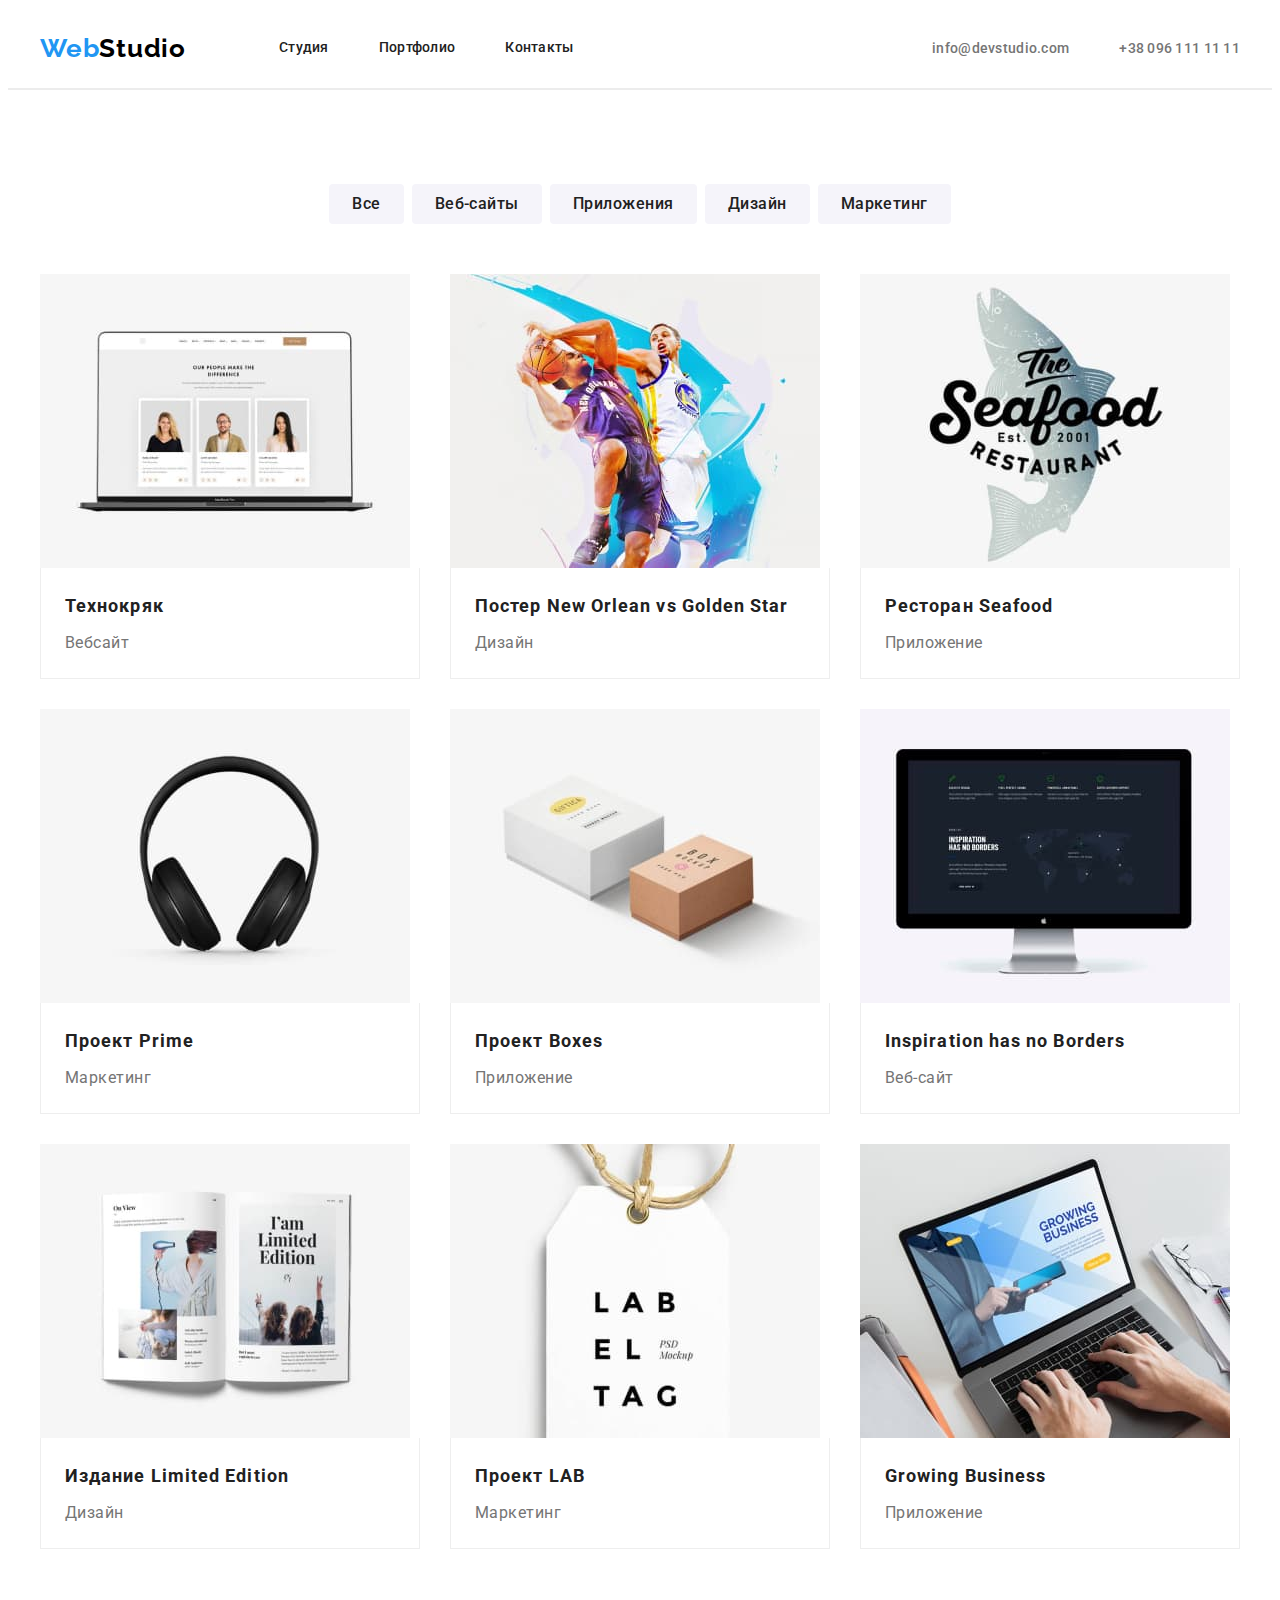
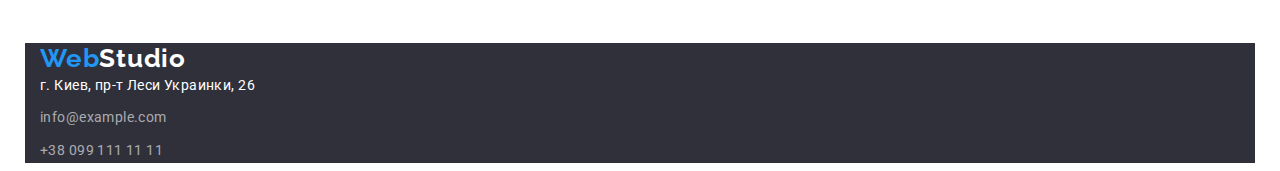
==== commit 98947e3c: "rev1.0" ====
--- a/portfolio.html
+++ b/portfolio.html
@@ -74,80 +74,99 @@
                         alt="Страница вебсайта"
                         width="370"
                         height="294">
-                    <h3 class="projects-img-title">Технокряк</h3>
-                    <p class="projects-img-text">Вебсайт</p>
+                    <div class="projects-img-thumb">
+                        <h3 class="projects-img-title">Технокряк</h3>
+                        <p class="projects-img-text">Вебсайт</p>
+                    </div>
                 </li>
                 <li class="projects-list-item">
                     <img class="projects-img" 
                         src="./images/portfolio/portfolio-img2.jpg"
                         alt="Два баскетболиста"
                         width="370"
-                        height="292">
-                    <h3 class="projects-img-title">Постер New Orlean vs Golden Star</h3>
-                    <p class="projects-img-text">Дизайн</p>
+                        height="294">
+                        <div class="projects-img-thumb">
+                            <h3 class="projects-img-title">Постер New Orlean vs Golden Star</h3>
+                            <p class="projects-img-text">Дизайн</p>
+                        </div>                    
                 </li>
                 <li class="projects-list-item">
                     <img class="projects-img" 
                         src="./images/portfolio/portfolio-img3.jpg"
                         alt="Логотип ресторана Seafood"
                         width="370"
-                        height="292">
-                    <h3 class="projects-img-title">Ресторан Seafood</h3>
-                    <p class="projects-img-text">Приложение</p>
+                        height="294">
+                        <div class="projects-img-thumb">
+                            <h3 class="projects-img-title">Ресторан Seafood</h3>
+                            <p class="projects-img-text">Приложение</p>
+                        </div>                    
                 </li>
                 <li class="projects-list-item">
                     <img class="projects-img" 
                         src="./images/portfolio/portfolio-img4.jpg"
                         alt="Наушники"
                         width="370"
-                        height="292">
-                    <h3 class="projects-img-title">Проект Prime</h3>
-                    <p class="projects-img-text">Маркетинг</p>
+                        height="294">
+                    <div class="projects-img-thumb">
+                        <h3 class="projects-img-title">Проект Prime</h3>
+                        <p class="projects-img-text">Маркетинг</p>
+                    </div> 
+                    
                 </li>
                 <li class="projects-list-item">
                     <img class="projects-img" 
                         src="./images/portfolio/portfolio-img5.jpg"
                         alt="Две картонные коробочки"
                         width="370"
-                        height="292">
-                    <h3 class="projects-img-title">Проект Boxes</h3>
-                    <p class="projects-img-text">Приложение</p>
+                        height="294">
+                    <div class="projects-img-thumb">
+                        <h3 class="projects-img-title">Проект Boxes</h3>
+                        <p class="projects-img-text">Приложение</p>
+                    </div>
                 </li>
                 <li class="projects-list-item">
                     <img class="projects-img" 
                         src="./images/portfolio/portfolio-img6.jpg"
                         alt="Монитор компьютера"
                         width="370"
-                        height="292">
-                    <h3 class="projects-img-title">Inspiration has no Borders</h3>
-                    <p class="projects-img-text">Веб-сайт</p>
+                        height="294">
+                    <div class="projects-img-thumb">
+                        <h3 class="projects-img-title">Inspiration has no Borders</h3>
+                        <p class="projects-img-text">Веб-сайт</p>
+                    </div>                    
                 </li>
                 <li class="projects-list-item">
                     <img class="projects-img" 
                         src="./images/portfolio/portfolio-img7.jpg"
                         alt="Открытая книга"
                         width="370"
-                        height="292">
-                    <h3 class="projects-img-title">Издание Limited Edition</h3>
-                    <p class="projects-img-text">Дизайн</p>
+                        height="294">
+                    <div class="projects-img-thumb">
+                        <h3 class="projects-img-title">Издание Limited Edition</h3>
+                        <p class="projects-img-text">Дизайн</p>
+                    </div>                    
                 </li>
                 <li class="projects-list-item">
                     <img class="projects-img" 
                         src="./images/portfolio/portfolio-img8.jpg"
                         alt="Тэг с надписью LAB EL TAG"
                         width="370"
-                        height="292">
-                    <h3 class="projects-img-title">Проект LAB</h3>
-                    <p class="projects-img-text">Маркетинг</p>
+                        height="294">
+                    <div class="projects-img-thumb">
+                        <h3 class="projects-img-title">Проект LAB</h3>
+                        <p class="projects-img-text">Маркетинг</p>
+                    </div>                  
                 </li>
                 <li class="projects-list-item">
                     <img class="projects-img" 
                         src="./images/portfolio/portfolio-img9.jpg"
                         alt="Ноутбук"
                         width="370"
-                        height="292">
-                    <h3 class="projects-img-title">Growing Business</h3>
-                    <p class="projects-img-text">Приложение</p>
+                        height="294">
+                    <div class="projects-img-thumb">
+                        <h3 class="projects-img-title">Growing Business</h3>
+                        <p class="projects-img-text">Приложение</p>
+                    </div>                    
                 </li>          
             </ul>
             <!-- ============================== END PROJECTS ============================== -->
--- a/CSS/styles.css
+++ b/CSS/styles.css
@@ -4,6 +4,7 @@
     --main-color: #212121;
     --second-color: #757575;
     --accent-color: #2196F3;
+    --project-item-gap: 30px;
 }
 
 h1,h2,h3,h4,h5,h6,p{
@@ -118,13 +119,13 @@
 
 /* ============================== HERO ==============================*/
 .hero{
-    text-align: center;
-    margin-bottom: 94px;
+    background-color:#2F303A;
+}
+
+.hero-content{
+    text-align: center;
     padding-top: 200px;
     padding-bottom: 200px;
-}
-.hero-bg{
-    background-color:#2F303A;
 }
 
 .hero-title{
@@ -161,8 +162,9 @@
 /* ============================== END HERO ==============================*/
 
 /* ============================== ADVANTANGES ==============================*/
-.advantages{    
-    margin-bottom: 94px;
+.advantages-content{  
+    padding-top: 94px;  
+    padding-bottom: 94px;
 }
 .advantages-list{
     display: flex;
@@ -196,8 +198,8 @@
 /* ============================== END ADVANTANGES ==============================*/
 
 /* ==============================WHAT-WE-DO ==============================*/
-.works{
-    margin-bottom: 94px;
+.works-content{
+    padding-bottom: 94px;    
 }
 .works-list{
     display: flex;
@@ -221,9 +223,12 @@
 
 /* ==============================TEAM ==============================*/
 .team{
+    background-color: #f1f0f0;
+}
+.team-content{
     padding-bottom: 94px;
     padding-top: 94px;
-    background-color: #f1f0f0;
+
 }
 .team-title{
     margin-bottom: 50px;
@@ -240,16 +245,17 @@
     display: flex;
 }
 
-.team-item{
-    border: 1px solid gray;
-    border-radius: 4px;
-}
 .team-item:not(:last-child){
     margin-right: 30px;
 }
 
-.team-img{
+/* .team-img{
     margin-bottom: 30px;
+} */
+
+.team-img-thumb{
+    padding-top: 30px;
+    padding-bottom: 30px;
 }
 
 .team-img-title{
@@ -264,8 +270,6 @@
 }
 
 .team-img-text{
-    margin-bottom: 30px;
-
     font-weight: 400;
     font-size: 16px;
     line-height: 1.18;
@@ -277,16 +281,16 @@
 
 /* ============================== FOOTER ============================== */
 .footer{
+    background-color: #2F303A;
+}
+
+.footer-content{
     display: flex;
     flex-direction: column;
     padding-top: 60px;
     padding-bottom: 60px;
 }
 
-.footer-bg{
-    background-color: #2F303A;
-}
-
 .footer > .logo-link{
     margin-bottom: 20px;
     color:white;
@@ -296,6 +300,10 @@
     font-style: normal;
 }
 
+.adr-item:not(:last-child){
+    margin-bottom: 9px;
+}
+
 .adr-map{
     font-weight: 400;
     font-size: 14px;
@@ -309,7 +317,7 @@
     font-size: 14px;
     line-height: 1.71;
     letter-spacing: 0.03em;
-    color: #fff; 
+    color: rgba(255, 255, 255, 60%); 
 }
 
 .adr-tel{
@@ -317,7 +325,7 @@
     font-size: 14px;
     line-height: 1.71;
     letter-spacing: 0.03em;
-    color:#fff;
+    color: rgba(255, 255, 255, 60%); 
 }
 
 .adr-map:hover,
@@ -338,6 +346,10 @@
 
 
 /* ============================== PAGE_NAVIGATION ============================== */
+.header{
+    border-bottom: 2px solid #ECECEC;
+}
+
 
 .portfolio-main{
     margin-top: 94px;
@@ -347,9 +359,13 @@
 .wiev{
     display: flex;
     justify-content: center;
-    margin-bottom: 34px;    
+    margin-bottom: 50px;    
 }
 .wiev-btn{
+    padding-top: 6px;
+    padding-bottom: 6px;
+    padding-left: 22px;
+    padding-right: 22px;
     border-radius: 4px;
     border:1px solid transparent;
     font-family: var(--main-font);
@@ -382,30 +398,33 @@
 .projects-list{
     display: flex;
     flex-wrap: wrap;
+    margin-top: calc(-1*var(--project-item-gap));
+    margin-left: calc(-1*var(--project-item-gap));
 }
 
 .projects-list-item{   
     display: flex;
-    flex-direction: column; 
-
-     background: #FFFFFF;
-}
-
-.projects-list-item:nth-child(3n+2){
-    margin-right: 30px;
-    margin-left: 30px;
-}
-
-.projects-list-item:not(:nth-last-child(-n+3)){
-    margin-bottom: 30px;
-}
-
-.projects-img{
-    margin-bottom: 20px;
+    flex-direction: column;
+    margin-top: var(--project-item-gap);
+    margin-left: var(--project-item-gap);
+    flex-basis: calc(100% / 3 - var(--project-item-gap));
+
+    background: #FFFFFF;
+}
+
+.projects-img-thumb{
+    /* width: 368px; */
+    padding-top: 20px;
+    padding-right: 24px;
+    padding-bottom: 20px;
+    padding-left: 24px;
+
+    border-left: 1px solid rgba(238, 238, 238, 1);
+    border-right: 1px solid rgba(238, 238, 238, 1);
+    border-bottom: 1px solid rgba(238, 238, 238, 1);
 }
 
 .projects-img-title{
-    margin-left: 24px;
     margin-bottom: 4px;
 
     font-weight: 700;
@@ -416,8 +435,6 @@
 }
 
 .projects-img-text{
-    margin-left: 24px;
-    margin-bottom: 20px;
 
     font-weight: 400;
     font-size: 16px;
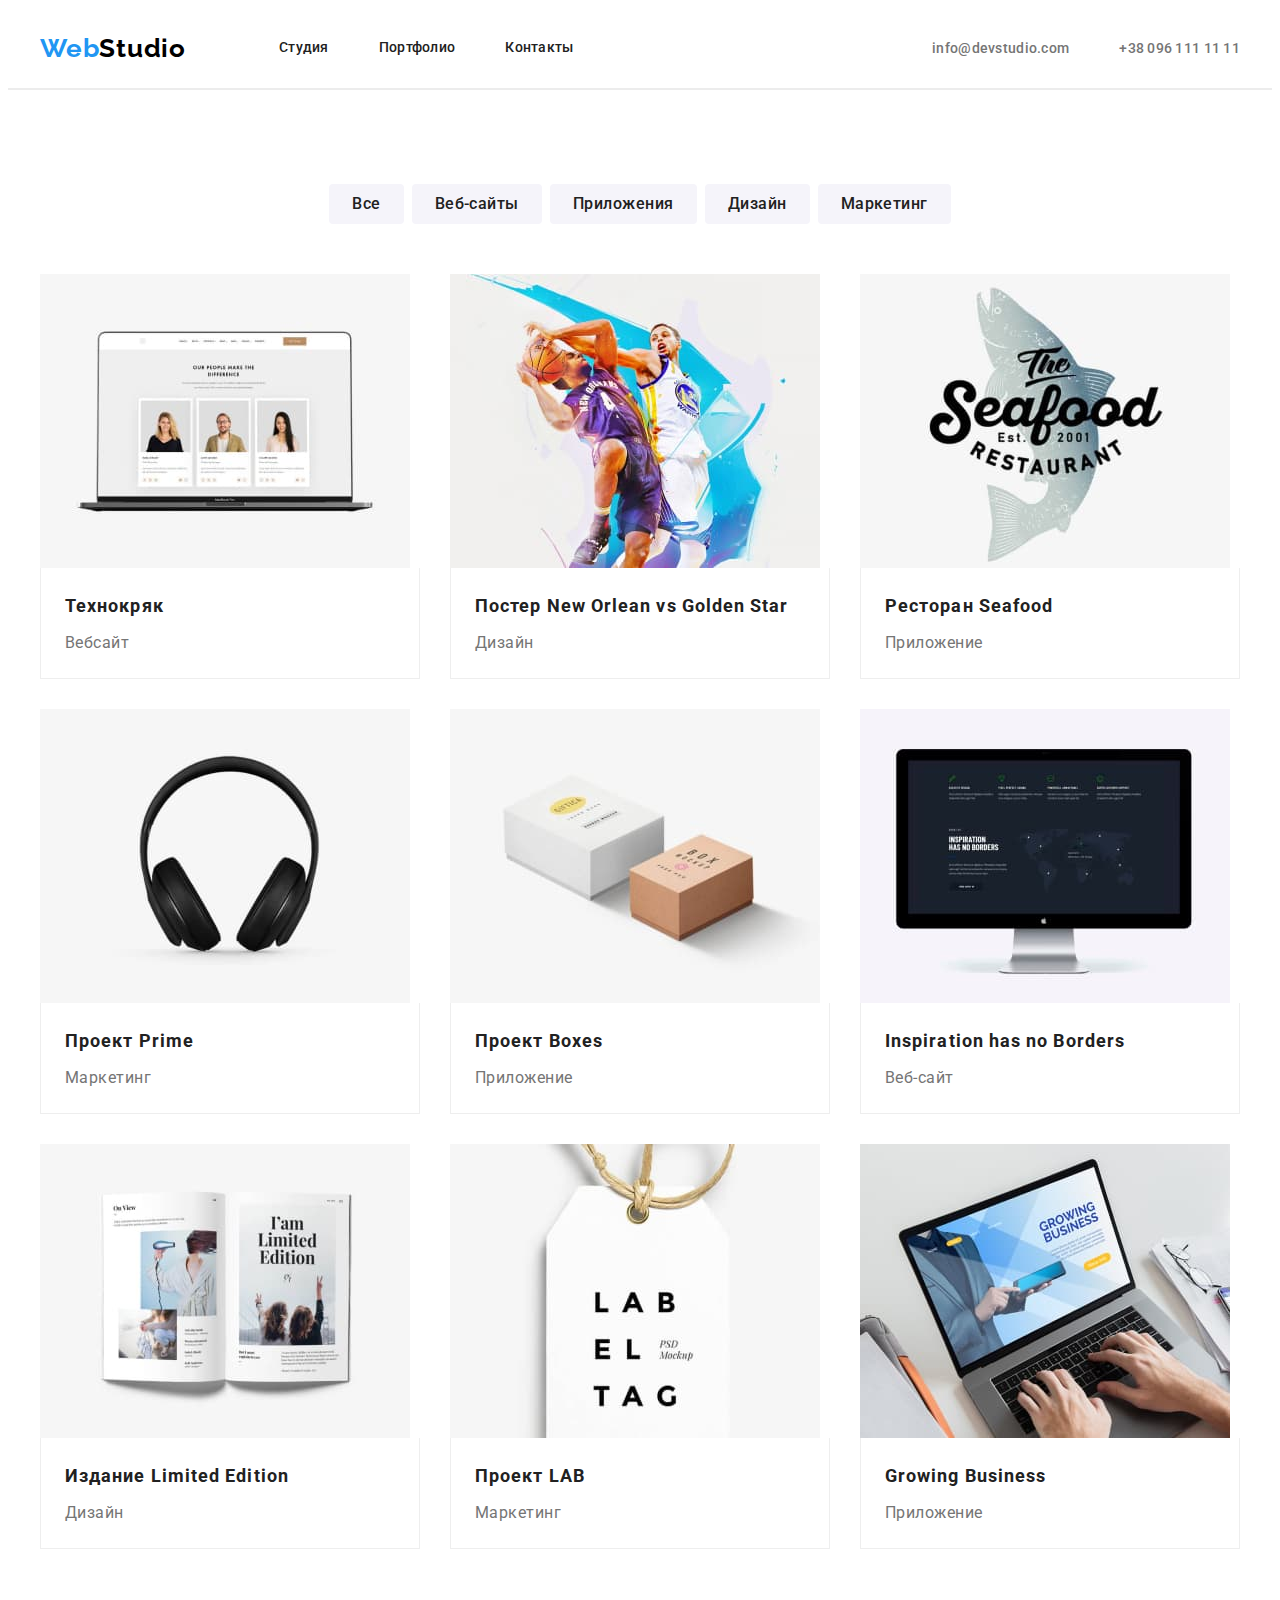
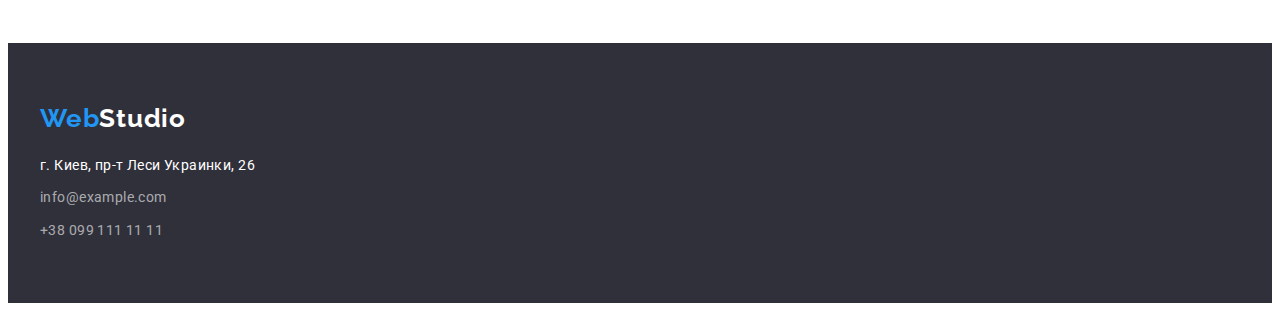
==== commit 0e62f378: "rev2.0" ====
--- a/portfolio.html
+++ b/portfolio.html
@@ -43,139 +43,141 @@
 <!-- ============================== END HEADER ============================== -->
 
     <main class="portfolio-main">
-        <section class="projects container">
-            <!-- ============================== PAGE NAVIGATION ============================== -->   
-            <ul class="wiev list">
-                <li class="wiev-item">
-                    <button class="wiev-btn" type="button">Все</button> 
-                </li>
-                <li class="wiev-item">
-                    <button class="wiev-btn" type="button">Веб-сайты</button> 
-                </li>
-                <li class="wiev-item">
-                    <button class="wiev-btn" type="button">Приложения</button> 
-                </li>
-                <li class="wiev-item">
-                    <button class="wiev-btn" type="button">Дизайн</button> 
-                </li>
-                <li class="wiev-item">
-                    <button class="wiev-btn" type="button">Маркетинг</button> 
-                </li>
-
-            </ul>
-            <!-- ============================== END PAGE NAVIGATION ============================== -->
-
-            <!-- ============================== PROJECTS ============================== -->
-            <h2 class="projects-title">Проекты</h2>
-            <ul class="projects-list list">
-                <li class="projects-list-item">
-                    <img class="projects-img" 
-                        src="./images/portfolio/portfolio-img1.jpg"
-                        alt="Страница вебсайта"
-                        width="370"
-                        height="294">
-                    <div class="projects-img-thumb">
-                        <h3 class="projects-img-title">Технокряк</h3>
-                        <p class="projects-img-text">Вебсайт</p>
-                    </div>
-                </li>
-                <li class="projects-list-item">
-                    <img class="projects-img" 
-                        src="./images/portfolio/portfolio-img2.jpg"
-                        alt="Два баскетболиста"
-                        width="370"
-                        height="294">
-                        <div class="projects-img-thumb">
-                            <h3 class="projects-img-title">Постер New Orlean vs Golden Star</h3>
+        <section class="projects">            
+            <div class="container">
+                <!-- NAVIGATION -->
+                <ul class="wiev list">
+                    <li class="wiev-item">
+                        <button class="wiev-btn" type="button">Все</button> 
+                    </li>
+                    <li class="wiev-item">
+                        <button class="wiev-btn" type="button">Веб-сайты</button> 
+                    </li>
+                    <li class="wiev-item">
+                        <button class="wiev-btn" type="button">Приложения</button> 
+                    </li>
+                    <li class="wiev-item">
+                        <button class="wiev-btn" type="button">Дизайн</button> 
+                    </li>
+                    <li class="wiev-item">
+                        <button class="wiev-btn" type="button">Маркетинг</button> 
+                    </li>
+    
+                </ul>
+                
+                <!-- PROJECTS -->
+                <h2 class="projects-title">Проекты</h2>
+                <ul class="projects-list list">
+                    <li class="projects-list-item">
+                        <img class="projects-img" 
+                            src="./images/portfolio/portfolio-img1.jpg"
+                            alt="Страница вебсайта"
+                            width="370"
+                            height="294">
+                        <div class="projects-img-thumb">
+                            <h3 class="projects-img-title">Технокряк</h3>
+                            <p class="projects-img-text">Вебсайт</p>
+                        </div>
+                    </li>
+                    <li class="projects-list-item">
+                        <img class="projects-img" 
+                            src="./images/portfolio/portfolio-img2.jpg"
+                            alt="Два баскетболиста"
+                            width="370"
+                            height="294">
+                            <div class="projects-img-thumb">
+                                <h3 class="projects-img-title">Постер New Orlean vs Golden Star</h3>
+                                <p class="projects-img-text">Дизайн</p>
+                            </div>                    
+                    </li>
+                    <li class="projects-list-item">
+                        <img class="projects-img" 
+                            src="./images/portfolio/portfolio-img3.jpg"
+                            alt="Логотип ресторана Seafood"
+                            width="370"
+                            height="294">
+                            <div class="projects-img-thumb">
+                                <h3 class="projects-img-title">Ресторан Seafood</h3>
+                                <p class="projects-img-text">Приложение</p>
+                            </div>                    
+                    </li>
+                    <li class="projects-list-item">
+                        <img class="projects-img" 
+                            src="./images/portfolio/portfolio-img4.jpg"
+                            alt="Наушники"
+                            width="370"
+                            height="294">
+                        <div class="projects-img-thumb">
+                            <h3 class="projects-img-title">Проект Prime</h3>
+                            <p class="projects-img-text">Маркетинг</p>
+                        </div> 
+                        
+                    </li>
+                    <li class="projects-list-item">
+                        <img class="projects-img" 
+                            src="./images/portfolio/portfolio-img5.jpg"
+                            alt="Две картонные коробочки"
+                            width="370"
+                            height="294">
+                        <div class="projects-img-thumb">
+                            <h3 class="projects-img-title">Проект Boxes</h3>
+                            <p class="projects-img-text">Приложение</p>
+                        </div>
+                    </li>
+                    <li class="projects-list-item">
+                        <img class="projects-img" 
+                            src="./images/portfolio/portfolio-img6.jpg"
+                            alt="Монитор компьютера"
+                            width="370"
+                            height="294">
+                        <div class="projects-img-thumb">
+                            <h3 class="projects-img-title">Inspiration has no Borders</h3>
+                            <p class="projects-img-text">Веб-сайт</p>
+                        </div>                    
+                    </li>
+                    <li class="projects-list-item">
+                        <img class="projects-img" 
+                            src="./images/portfolio/portfolio-img7.jpg"
+                            alt="Открытая книга"
+                            width="370"
+                            height="294">
+                        <div class="projects-img-thumb">
+                            <h3 class="projects-img-title">Издание Limited Edition</h3>
                             <p class="projects-img-text">Дизайн</p>
                         </div>                    
-                </li>
-                <li class="projects-list-item">
-                    <img class="projects-img" 
-                        src="./images/portfolio/portfolio-img3.jpg"
-                        alt="Логотип ресторана Seafood"
-                        width="370"
-                        height="294">
-                        <div class="projects-img-thumb">
-                            <h3 class="projects-img-title">Ресторан Seafood</h3>
+                    </li>
+                    <li class="projects-list-item">
+                        <img class="projects-img" 
+                            src="./images/portfolio/portfolio-img8.jpg"
+                            alt="Тэг с надписью LAB EL TAG"
+                            width="370"
+                            height="294">
+                        <div class="projects-img-thumb">
+                            <h3 class="projects-img-title">Проект LAB</h3>
+                            <p class="projects-img-text">Маркетинг</p>
+                        </div>                  
+                    </li>
+                    <li class="projects-list-item">
+                        <img class="projects-img" 
+                            src="./images/portfolio/portfolio-img9.jpg"
+                            alt="Ноутбук"
+                            width="370"
+                            height="294">
+                        <div class="projects-img-thumb">
+                            <h3 class="projects-img-title">Growing Business</h3>
                             <p class="projects-img-text">Приложение</p>
                         </div>                    
-                </li>
-                <li class="projects-list-item">
-                    <img class="projects-img" 
-                        src="./images/portfolio/portfolio-img4.jpg"
-                        alt="Наушники"
-                        width="370"
-                        height="294">
-                    <div class="projects-img-thumb">
-                        <h3 class="projects-img-title">Проект Prime</h3>
-                        <p class="projects-img-text">Маркетинг</p>
-                    </div> 
-                    
-                </li>
-                <li class="projects-list-item">
-                    <img class="projects-img" 
-                        src="./images/portfolio/portfolio-img5.jpg"
-                        alt="Две картонные коробочки"
-                        width="370"
-                        height="294">
-                    <div class="projects-img-thumb">
-                        <h3 class="projects-img-title">Проект Boxes</h3>
-                        <p class="projects-img-text">Приложение</p>
-                    </div>
-                </li>
-                <li class="projects-list-item">
-                    <img class="projects-img" 
-                        src="./images/portfolio/portfolio-img6.jpg"
-                        alt="Монитор компьютера"
-                        width="370"
-                        height="294">
-                    <div class="projects-img-thumb">
-                        <h3 class="projects-img-title">Inspiration has no Borders</h3>
-                        <p class="projects-img-text">Веб-сайт</p>
-                    </div>                    
-                </li>
-                <li class="projects-list-item">
-                    <img class="projects-img" 
-                        src="./images/portfolio/portfolio-img7.jpg"
-                        alt="Открытая книга"
-                        width="370"
-                        height="294">
-                    <div class="projects-img-thumb">
-                        <h3 class="projects-img-title">Издание Limited Edition</h3>
-                        <p class="projects-img-text">Дизайн</p>
-                    </div>                    
-                </li>
-                <li class="projects-list-item">
-                    <img class="projects-img" 
-                        src="./images/portfolio/portfolio-img8.jpg"
-                        alt="Тэг с надписью LAB EL TAG"
-                        width="370"
-                        height="294">
-                    <div class="projects-img-thumb">
-                        <h3 class="projects-img-title">Проект LAB</h3>
-                        <p class="projects-img-text">Маркетинг</p>
-                    </div>                  
-                </li>
-                <li class="projects-list-item">
-                    <img class="projects-img" 
-                        src="./images/portfolio/portfolio-img9.jpg"
-                        alt="Ноутбук"
-                        width="370"
-                        height="294">
-                    <div class="projects-img-thumb">
-                        <h3 class="projects-img-title">Growing Business</h3>
-                        <p class="projects-img-text">Приложение</p>
-                    </div>                    
-                </li>          
-            </ul>
+                    </li>          
+                </ul>
+            </div>
             <!-- ============================== END PROJECTS ============================== -->
         </section>
     </main>
 
     <!-- ============================== FOOTER ============================== -->
-    <div class="footer-bg">
-        <footer class="footer container">
+
+    <footer class="footer">
+        <div class="container">
             <a class="logo-link link" href="./index.html"> <span class="logo-accent">Web</span>Studio</a>
             <address class="adr">
                 <ul class="adr-list list">
@@ -191,8 +193,8 @@
                     </li>
                 </ul>
             </address>
-        </footer>
-    </div>
+        </div>
+    </footer>
 <!-- ============================== END FOOTER ============================== --> 
     
 </body>
--- a/CSS/styles.css
+++ b/CSS/styles.css
@@ -45,10 +45,12 @@
 /* ============================== END BODY ==============================*/
 
 /* ============================== HEADER ==============================*/
+
 .inheader{
     display: flex;
     align-items: center;
 }
+
 .logo-link{
     font-family: var(--second-font);
     font-weight: 700;
@@ -120,9 +122,6 @@
 /* ============================== HERO ==============================*/
 .hero{
     background-color:#2F303A;
-}
-
-.hero-content{
     text-align: center;
     padding-top: 200px;
     padding-bottom: 200px;
@@ -162,7 +161,7 @@
 /* ============================== END HERO ==============================*/
 
 /* ============================== ADVANTANGES ==============================*/
-.advantages-content{  
+.advantages{  
     padding-top: 94px;  
     padding-bottom: 94px;
 }
@@ -198,7 +197,7 @@
 /* ============================== END ADVANTANGES ==============================*/
 
 /* ==============================WHAT-WE-DO ==============================*/
-.works-content{
+.works{
     padding-bottom: 94px;    
 }
 .works-list{
@@ -223,13 +222,11 @@
 
 /* ==============================TEAM ==============================*/
 .team{
-    background-color: #f1f0f0;
-}
-.team-content{
+    background-color: #f1f0f0;    
     padding-bottom: 94px;
     padding-top: 94px;
-
-}
+}
+
 .team-title{
     margin-bottom: 50px;
 
@@ -281,17 +278,15 @@
 
 /* ============================== FOOTER ============================== */
 .footer{
-    background-color: #2F303A;
-}
-
-.footer-content{
+    background-color: #2F303A;    
     display: flex;
     flex-direction: column;
     padding-top: 60px;
     padding-bottom: 60px;
 }
 
-.footer > .logo-link{
+.footer .logo-link{
+    display: inline-block;
     margin-bottom: 20px;
     color:white;
 }
@@ -350,12 +345,10 @@
     border-bottom: 2px solid #ECECEC;
 }
 
-
-.portfolio-main{
-    margin-top: 94px;
-    margin-bottom: 94px;
-}
-
+.projects{
+    padding-top: 94px;
+    padding-bottom: 94px;
+}
 .wiev{
     display: flex;
     justify-content: center;
